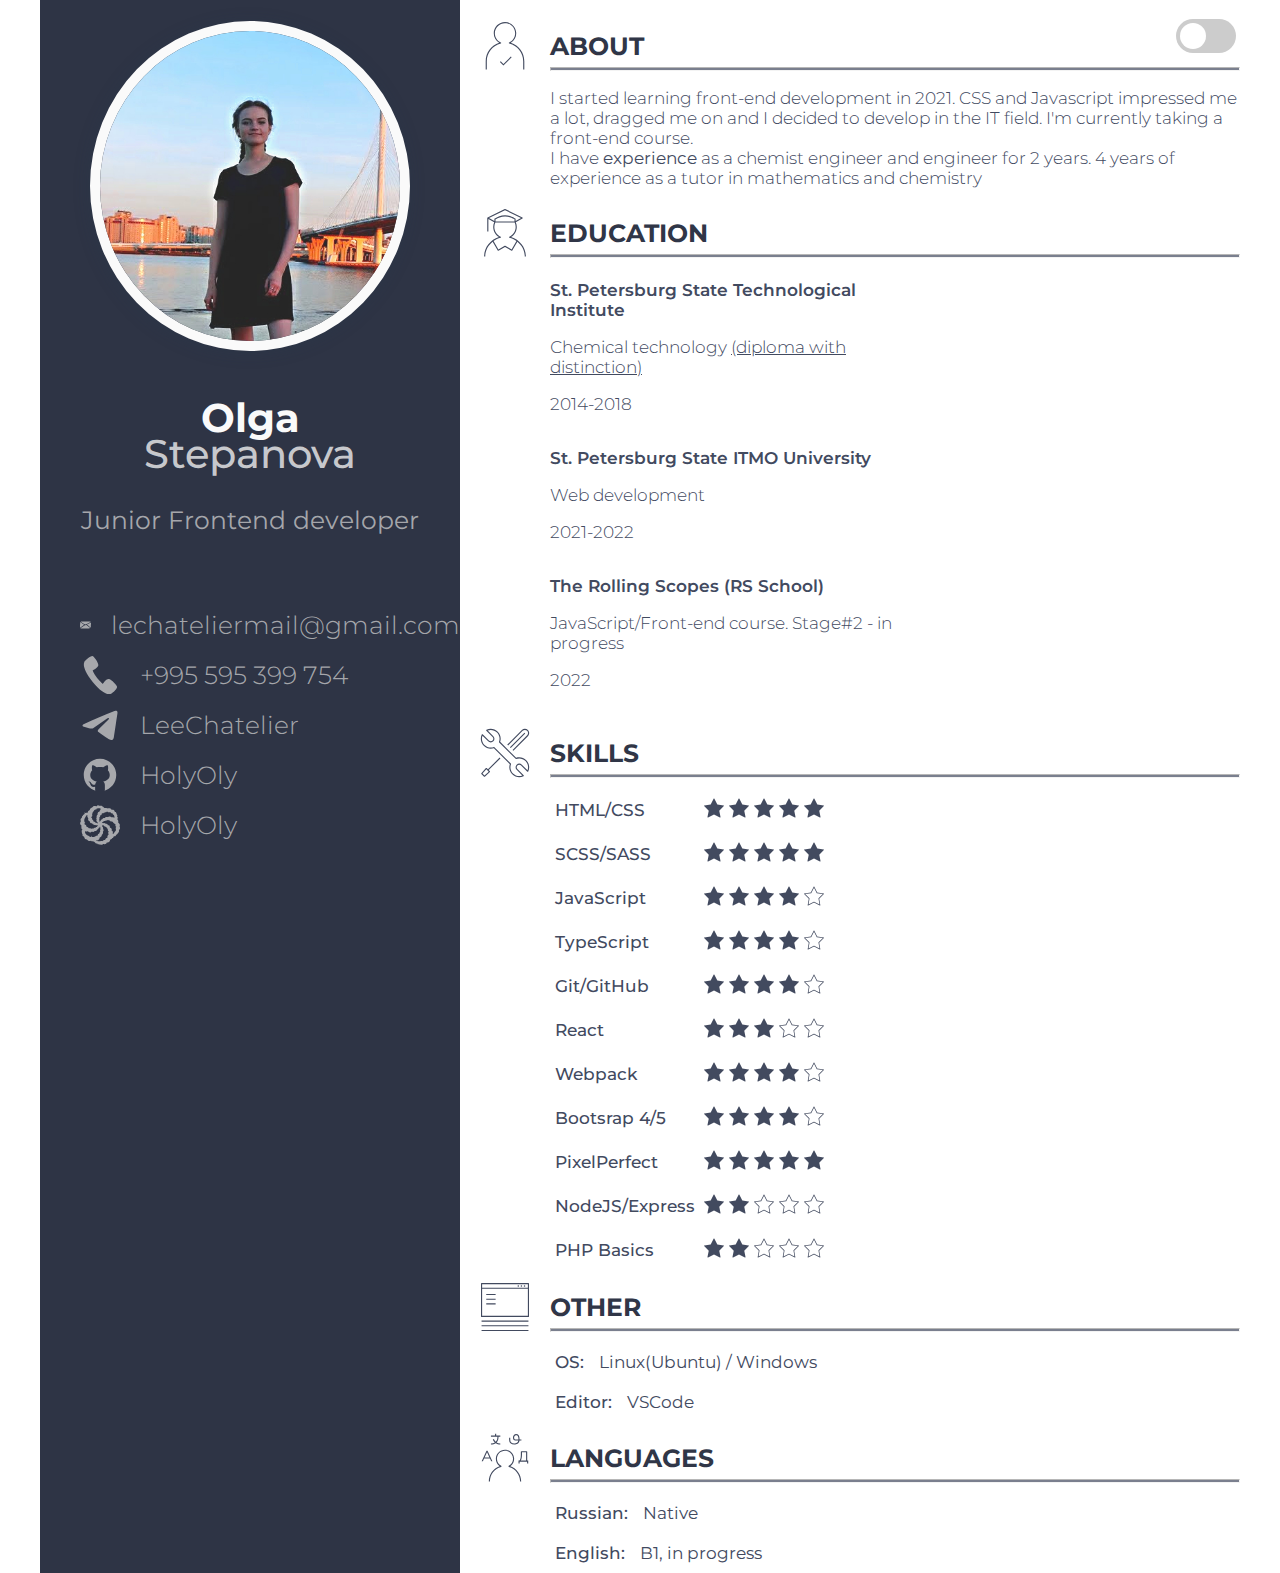
==== index.html @ fbfffca6 "fix: fix styles and change phone number" ====
<!DOCTYPE html>
<html lang="en">

<head>
  <meta charset="UTF-8">
  <meta name="description" content="junior frontend developer. Welcome to my CV">
  <meta name="keywords" content="Olga Stepanova Resume HTML, CSS, JavaScript js CV junior frontend development">
  <meta name="author" content="Olga Stepanova">
  <meta property="og:type" content="my CV">
  <meta property="og:site_name" content="https://holyoly.github.io/rsschool-cv/">
  <meta property="og:title" content="Olga Stepanova">
  <meta property="og:description" content="junior frontend developer. Welcome to my CV">
  <meta property="og:url" content="https://holyoly.github.io/rsschool-cv/">
  <meta property="og:image" content="./assets/img/avatar.jpg">
  <meta property="og:image:width" content="568">
  <meta property="og:image:height" content="804">
  <meta http-equiv="X-UA-Compatible" content="IE=edge">
  <meta name="viewport" content="width=device-width, initial-scale=1.0">
  <title>Olga Stepanova</title>
  <link rel="stylesheet" href="style.css">
  <link rel="icon" href="./assets/ico/cv.ico">
</head>
<body>
  <div class="wrapper">
  <aside class="layout aside">
    <div class="aside__photo">
      <img class="photo__img" src="./assets/img/avatar.jpg" alt="Olga">
    </div>
    <h1 class="aside__name aside__name_first">Olga</h1>
    <h1 class="aside__name aside__name_second">Stepanova</h1>
    <p class="aside__position">Junior Frontend developer</p>
    <div class="aside__contacts">
      <ul class="aside__contacts">
        <li class="contacts_email">
          <svg class="contacts_icon">
            <use xlink:href="scss/components/sprite.svg#mail"></use>
          </svg>
          <a class="contacts__link" href="mailto:lechateliermail@gmail.com">lechateliermail@gmail.com</a>
        </li>
        <li class="contacts_phone">
          <svg class="contacts_icon">
            <use xlink:href="scss/components/sprite.svg#phone"></use>
          </svg>
          <a class="contacts__link" href="tel:+995595548138">+995&nbsp;595&nbsp;399&nbsp;754</a>
        </li>
        <li class="contacts_tg">
          <svg class="contacts_icon">
            <use xlink:href="scss/components/sprite.svg#telegram"></use>
          </svg>
          <a class="contacts__link" target="_blank" href="https://t.me/LeeChatelier">LeeChatelier</a>
        </li>
        <li class="contacts_git">
          <svg class="contacts_icon">
            <use xlink:href="scss/components/sprite.svg#git"></use>
          </svg>
          <a class="contacts__link" target="_blank" href="https://github.com/HolyOly">HolyOly</a>
        </li>
        <li class="contacts_codewars">
          <svg class="contacts_icon">
            <use xlink:href="scss/components/sprite.svg#codewars"></use>
          </svg>
          <a class="contacts__link" target="_blank" href="https://www.codewars.com/users/HolyOly">HolyOly</a>
        </li>
      </ul>
    </div>
  </aside>
  <main class="layout main" id="main">
    <section class="section aboute">
      <h2 class="section__title aboute_title">
        <svg class="section_icon">
          <use xlink:href="scss/components/sprite.svg#person"></use>
        </svg>
        ABOUT
        <label class="switch">
          <input id="switch" type="checkbox">
          <span class="slider round"></span>
        </label>
      </h2>
      <hr>
      <p class="about__text">I started learning front-end development in 2021. CSS and Javascript impressed me a lot,
        dragged me on and I decided to develop in the IT field. I'm currently taking a front-end course.<br>
        I have <b>experience</b> as a chemist engineer and engineer for 2 years. 4 years of experience as a tutor in mathematics and chemistry
      </p>
      <!-- <p class="about__text">I have <b>experience</b> as a chemist engineer and engineer for 2 years. 4 years of experience as a tutor in mathematics and chemistry</p> -->
    </section>
    <section class="section education">
      <h2 class="section__title education_title">
        <svg class="section_icon">
          <use xlink:href="scss/components/sprite.svg#education"></use>
        </svg>
        EDUCATION
      </h2>
      <hr>
      <div class="education__wrapper">
        <div class="education__university">
          <p class="university_name">St. Petersburg State Technological Institute</p>
          <p class="university_spec">Сhemical technology <u>(diploma with distinction)</u></p>
          <p class="university_date">2014-2018</p>
        </div>
        <div class="education__university">
          <p class="university_name">St. Petersburg State ITMO University</p>
          <p class="university_spec">Web development</p>
          <p class="university_date">2021-2022</p>
        </div>
        <div class="education__university">
          <p class="university_name">The Rolling Scopes (RS School)</p>
          <p class="university_spec">JavaScript/Front-end course. Stage#2 - in progress</p>
          <p class="university_date">2022</p>
        </div>
      </div>
    </section>
    <section class="section skills">
      <h2 class="section__title skills_title">
        <svg class="section_icon">
          <use xlink:href="scss/components/sprite.svg#skills"></use>
        </svg>
        SKILLS
      </h2>
      <hr>
      <ul class="ul__skills">
        <li class="li__skills">
          <span class="text__skills">HTML/CSS</span><span class="skills__stars">
            <svg class="star_icon">
              <use xlink:href="scss/components/sprite.svg#star-fill"></use>
            </svg>
            <svg class="star_icon">
              <use xlink:href="scss/components/sprite.svg#star-fill"></use>
            </svg>
            <svg class="star_icon">
              <use xlink:href="scss/components/sprite.svg#star-fill"></use>
            </svg>
            <svg class="star_icon">
              <use xlink:href="scss/components/sprite.svg#star-fill"></use>
            </svg>
            <svg class="star_icon">
              <use xlink:href="scss/components/sprite.svg#star-fill"></use>
            </svg>
          </span>
        </li>
        <li class="li__skills">
          <span class="text__skills">SCSS/SASS</span><span class="skills__stars">
            <svg class="star_icon">
              <use xlink:href="scss/components/sprite.svg#star-fill"></use>
            </svg>
            <svg class="star_icon">
              <use xlink:href="scss/components/sprite.svg#star-fill"></use>
            </svg>
            <svg class="star_icon">
              <use xlink:href="scss/components/sprite.svg#star-fill"></use>
            </svg>
            <svg class="star_icon">
              <use xlink:href="scss/components/sprite.svg#star-fill"></use>
            </svg>
            <svg class="star_icon">
              <use xlink:href="scss/components/sprite.svg#star-fill"></use>
            </svg>
          </span>
        </li>
        <li class="li__skills">
          <span class="text__skills">JavaScript</span><span class="skills__stars">
            <svg class="star_icon">
              <use xlink:href="scss/components/sprite.svg#star-fill"></use>
            </svg>
            <svg class="star_icon">
              <use xlink:href="scss/components/sprite.svg#star-fill"></use>
            </svg>
            <svg class="star_icon">
              <use xlink:href="scss/components/sprite.svg#star-fill"></use>
            </svg>
            <svg class="star_icon">
              <use xlink:href="scss/components/sprite.svg#star-fill"></use>
            </svg>
            <svg class="star_icon">
              <use xlink:href="scss/components/sprite.svg#star-empty"></use>
            </svg>
          </span>
        </li>
        <li class="li__skills">
          <span class="text__skills">TypeScript</span><span class="skills__stars">
            <svg class="star_icon">
              <use xlink:href="scss/components/sprite.svg#star-fill"></use>
            </svg>
            <svg class="star_icon">
              <use xlink:href="scss/components/sprite.svg#star-fill"></use>
            </svg>
            <svg class="star_icon">
              <use xlink:href="scss/components/sprite.svg#star-fill"></use>
            </svg>
            <svg class="star_icon">
              <use xlink:href="scss/components/sprite.svg#star-fill"></use>
            </svg>
            <svg class="star_icon">
              <use xlink:href="scss/components/sprite.svg#star-empty"></use>
            </svg>
          </span>
        </li>
        <li class="li__skills">
          <span class="text__skills">Git/GitHub</span><span class="skills__stars">
            <svg class="star_icon">
              <use xlink:href="scss/components/sprite.svg#star-fill"></use>
            </svg>
            <svg class="star_icon">
              <use xlink:href="scss/components/sprite.svg#star-fill"></use>
            </svg>
            <svg class="star_icon">
              <use xlink:href="scss/components/sprite.svg#star-fill"></use>
            </svg>
            <svg class="star_icon">
              <use xlink:href="scss/components/sprite.svg#star-fill"></use>
            </svg>
            <svg class="star_icon">
              <use xlink:href="scss/components/sprite.svg#star-empty"></use>
            </svg>
          </span>
        </li>
        <li class="li__skills">
          <span class="text__skills">React</span><span class="skills__stars">
            <svg class="star_icon">
              <use xlink:href="scss/components/sprite.svg#star-fill"></use>
            </svg>
            <svg class="star_icon">
              <use xlink:href="scss/components/sprite.svg#star-fill"></use>
            </svg>
            <svg class="star_icon">
              <use xlink:href="scss/components/sprite.svg#star-fill"></use>
            </svg>
            <svg class="star_icon">
              <use xlink:href="scss/components/sprite.svg#star-empty"></use>
            </svg>
            <svg class="star_icon">
              <use xlink:href="scss/components/sprite.svg#star-empty"></use>
            </svg>
          </span>
        </li>
        <li class="li__skills">
          <span class="text__skills">Webpack</span><span class="skills__stars">
            <svg class="star_icon">
              <use xlink:href="scss/components/sprite.svg#star-fill"></use>
            </svg>
            <svg class="star_icon">
              <use xlink:href="scss/components/sprite.svg#star-fill"></use>
            </svg>
            <svg class="star_icon">
              <use xlink:href="scss/components/sprite.svg#star-fill"></use>
            </svg>
            <svg class="star_icon">
              <use xlink:href="scss/components/sprite.svg#star-fill"></use>
            </svg>
            <svg class="star_icon">
              <use xlink:href="scss/components/sprite.svg#star-empty"></use>
            </svg>
          </span>
        </li>
        <li class="li__skills">
          <span class="text__skills">Bootsrap 4/5</span><span class="skills__stars">
            <svg class="star_icon">
              <use xlink:href="scss/components/sprite.svg#star-fill"></use>
            </svg>
            <svg class="star_icon">
              <use xlink:href="scss/components/sprite.svg#star-fill"></use>
            </svg>
            <svg class="star_icon">
              <use xlink:href="scss/components/sprite.svg#star-fill"></use>
            </svg>
            <svg class="star_icon">
              <use xlink:href="scss/components/sprite.svg#star-fill"></use>
            </svg>
            <svg class="star_icon">
              <use xlink:href="scss/components/sprite.svg#star-empty"></use>
            </svg>
          </span>
        </li>
        <li class="li__skills">
          <span class="text__skills">PixelPerfect</span><span class="skills__stars">
            <svg class="star_icon">
              <use xlink:href="scss/components/sprite.svg#star-fill"></use>
            </svg>
            <svg class="star_icon">
              <use xlink:href="scss/components/sprite.svg#star-fill"></use>
            </svg>
            <svg class="star_icon">
              <use xlink:href="scss/components/sprite.svg#star-fill"></use>
            </svg>
            <svg class="star_icon">
              <use xlink:href="scss/components/sprite.svg#star-fill"></use>
            </svg>
            <svg class="star_icon">
              <use xlink:href="scss/components/sprite.svg#star-fill"></use>
            </svg>
          </span>
        </li>
        <li class="li__skills">
          <span class="text__skills">NodeJS/Express</span><span class="skills__stars">
            <svg class="star_icon">
              <use xlink:href="scss/components/sprite.svg#star-fill"></use>
            </svg>
            <svg class="star_icon">
              <use xlink:href="scss/components/sprite.svg#star-fill"></use>
            </svg>
            <svg class="star_icon">
              <use xlink:href="scss/components/sprite.svg#star-empty"></use>
            </svg>
            <svg class="star_icon">
              <use xlink:href="scss/components/sprite.svg#star-empty"></use>
            </svg>
            <svg class="star_icon">
              <use xlink:href="scss/components/sprite.svg#star-empty"></use>
            </svg>
          </span>
        </li>
        <li class="li__skills">
          <span class="text__skills">PHP Basics</span><span class="skills__stars">
            <svg class="star_icon">
              <use xlink:href="scss/components/sprite.svg#star-fill"></use>
            </svg>
            <svg class="star_icon">
              <use xlink:href="scss/components/sprite.svg#star-fill"></use>
            </svg>
            <svg class="star_icon">
              <use xlink:href="scss/components/sprite.svg#star-empty"></use>
            </svg>
            <svg class="star_icon">
              <use xlink:href="scss/components/sprite.svg#star-empty"></use>
            </svg>
            <svg class="star_icon">
              <use xlink:href="scss/components/sprite.svg#star-empty"></use>
            </svg>
          </span>
        </li>
      </ul>
    </section>
    <section class="section other">
      <h2 class="section__title other_title">
        <svg class="section_icon">
          <use xlink:href="scss/components/sprite.svg#other"></use>
        </svg>
        OTHER
      </h2>
      <hr>
      <ul class="ul__other">
        <li class="li__skills-other">
          <span class="text__skills">OS:</span><span class="result__other">Linux(Ubuntu) / Windows</span>
        </li>
        <li class="li__skills-other">
          <span class="text__skills">Editor:</span><span class="result__other">VSCode</span>
        </li>
      </ul>
    </section>
    <section class="section lang">
      <h2 class="section__title other_title">
        <svg class="section_icon">
          <use xlink:href="scss/components/sprite.svg#lang"></use>
        </svg>
        LANGUAGES
      </h2>
      <hr>
      <ul class="ul__lang">
        <li class="li__skills-lang">
          <span class="text__skills">Russian:</span><span class="result__lang">Native</span>
        </li>
        <li class="li__skills-lang">
          <span class="text__skills">English:</span><span class="result__lang">B1, in progress</span>
        </li>
      </ul>
      <div type="button">
          <svg class="section_icon icon_arrow" id="btn__arrow-up">
            <use xlink:href="scss/components/sprite.svg#arrow-up"></use>
          </svg>
      </div>
    </section>
  </main>
</div>
<script src="./js/theme.js"></script>
<script src="./js/scroll.js"></script>
<script src="./js/hover.js"></script>
</body>
</html>
---- style.css ----
@import url("https://fonts.googleapis.com/css2?family=Montserrat:wght@100;200;300;400;500;600;700;800&display=swap");
html {
  font-size: 10px;
  margin: 0 auto;
  background-color: #FFFFFF;
  font-family: 'Montserrat', sans-serif;
}

@media (min-width: 320px) and (max-width: 543px) {
  html {
    overflow-x: hidden;
  }
}

@media (min-width: 544px) and (max-width: 767px) {
  html {
    overflow-x: hidden;
  }
}

body {
  margin: 0 auto;
  width: 100%;
  transition: .7s;
}

@media (min-width: 320px) and (max-width: 543px) {
  body {
    overflow-x: hidden;
  }
}

@media (min-width: 544px) and (max-width: 767px) {
  body {
    overflow-x: hidden;
  }
}

.wrapper {
  display: flex;
  width: 1200px;
  margin: 0 auto;
  transition: .7s;
}

@media (min-width: 768px) and (max-width: 1279px) {
  .wrapper {
    width: 768px;
  }
}

@media (min-width: 544px) and (max-width: 767px) {
  .wrapper {
    flex-direction: column;
    width: 544px;
  }
}

@media (min-width: 320px) and (max-width: 543px) {
  .wrapper {
    flex-direction: column;
    width: 100%;
  }
}

@media (max-width: 319px) {
  .wrapper {
    flex-direction: column;
    width: 100%;
  }
}

.aside {
  width: 35%;
}

@media (min-width: 320px) and (max-width: 543px) {
  .aside {
    width: 100%;
  }
}

@media (min-width: 544px) and (max-width: 767px) {
  .aside {
    width: 100%;
  }
}

@media (max-width: 319px) {
  .aside {
    width: 100%;
  }
}

.main {
  width: 65%;
  transition: .7s;
}

@media (min-width: 320px) and (max-width: 543px) {
  .main {
    width: 100%;
  }
}

@media (min-width: 544px) and (max-width: 767px) {
  .main {
    width: 100%;
  }
}

@media (max-width: 319px) {
  .main {
    width: 100%;
  }
}

ul {
  list-style-type: none;
}

li {
  padding-top: 10px;
}

a {
  text-decoration: none;
  color: #cdcdcdc2;
  font-style: normal;
  font-weight: 300;
  font-size: 2.5rem;
  transition: .7s;
}

a:hover {
  color: #FFFFFF;
  transform: scale(1.05);
}

@media (min-width: 768px) and (max-width: 1279px) {
  a {
    font-style: normal;
    font-weight: 300;
    font-size: 2rem;
  }
}

@media (min-width: 544px) and (max-width: 767px) {
  a {
    font-style: normal;
    font-weight: 300;
    font-size: 1.9rem;
  }
}

@media (min-width: 320px) and (max-width: 543px) {
  a {
    font-style: normal;
    font-weight: 300;
    font-size: 1.8rem;
  }
}

@media (max-width: 319px) {
  a {
    font-style: normal;
    font-weight: 300;
    font-size: 1.7rem;
  }
}

h2 {
  display: flex;
  align-items: center;
}

hr {
  height: 2px;
  background-color: #424a5f;
  opacity: .7;
  margin-left: 70px;
  margin-top: -25px;
}

@media (min-width: 768px) and (max-width: 1279px) {
  hr {
    width: 80%;
  }
}

@media (min-width: 544px) and (max-width: 767px) {
  hr {
    width: 75%;
  }
}

@media (min-width: 320px) and (max-width: 543px) {
  hr {
    width: 70%;
    margin-left: 50px;
  }
}

@media (max-width: 319px) {
  hr {
    width: 70%;
    margin-left: 40px;
    margin-top: -20px;
  }
}

p {
  font-style: normal;
  font-weight: 300;
  font-size: 1.7rem;
}

.contacts_icon {
  width: 40px;
  height: 40px;
  padding-right: 20px;
  fill: #cdcdcdc2;
  transition: .7s;
}

.contacts_icon:hover {
  fill: #fafafa;
}

.contacts__hover-icon-js {
  fill: #fafafa;
}

.contacts__hover-a-js {
  color: #fafafa;
  transform: scale(1.05);
}

.section_icon {
  width: 50px;
  height: 50px;
  padding-right: 20px;
  fill: #424a5f;
}

@media (min-width: 768px) and (max-width: 1279px) {
  .section_icon {
    width: 40px;
    height: 40px;
  }
}

@media (min-width: 320px) and (max-width: 543px) {
  .section_icon {
    width: 40px;
    height: 40px;
  }
}

@media (max-width: 319px) {
  .section_icon {
    width: 30px;
    height: 30px;
  }
}

.star_icon {
  width: 20px;
  height: 20px;
  fill: #424a5f;
}

@media (max-width: 319px) {
  .star_icon {
    width: 15px;
    height: 15px;
  }
}

.icon_arrow {
  display: none;
  position: fixed;
  bottom: 20px;
  right: 10px;
  width: 30px;
  height: 30px;
  z-index: 99;
  border: 3px solid #656f86c0;
  fill: #656f86c0;
  outline: none;
  cursor: pointer;
  padding: 10px;
  border-radius: 50%;
  text-align: center;
  vertical-align: middle;
  transition: .7s;
}

.icon_arrow:hover {
  border: 3px solid #2e3445;
  fill: #2e3445;
  transform: scale(1.05);
}

.switch {
  position: relative;
  display: inline-block;
  width: 60px;
  height: 34px;
  left: 70%;
  bottom: 10px;
}

@media (min-width: 768px) and (max-width: 1279px) {
  .switch {
    left: 50%;
    bottom: 5px;
  }
}

@media (min-width: 544px) and (max-width: 767px) {
  .switch {
    position: absolute;
    left: 75%;
    top: 15px;
  }
}

@media (min-width: 320px) and (max-width: 543px) {
  .switch {
    position: absolute;
    left: 80%;
    top: 15px;
  }
}

@media (max-width: 319px) {
  .switch {
    position: absolute;
    right: 0px;
    top: 15px;
    width: 50px;
    height: 30px;
  }
}

.switch input {
  display: none;
}

.slider {
  position: absolute;
  cursor: pointer;
  top: 0;
  left: 0;
  right: 0;
  bottom: 0;
  background-color: #ccc;
  transition: .4s;
}

.slider:before {
  position: absolute;
  content: "";
  height: 26px;
  width: 26px;
  left: 4px;
  bottom: 4px;
  background-color: white;
  transition: .4s;
}

input:checked + .slider {
  background-color: #424a5f;
}

input:focus + .slider {
  box-shadow: 0 0 1px #2196F3;
}

input:checked + .slider:before {
  transform: translateX(26px);
}

.slider.round {
  border-radius: 34px;
}

.slider.round:before {
  border-radius: 50%;
}

.aside {
  background-color: #2e3445;
  color: #cdcdcdc2;
}

.aside__photo {
  display: block;
  width: 300px;
  height: 310px;
  margin: 5% auto 10%;
  overflow: hidden;
  border-radius: 50%;
  border: 1rem solid #fafafa;
  box-shadow: -1px 2px 16px 1px rgba(34, 60, 80, 0.2);
}

@media (min-width: 768px) and (max-width: 1279px) {
  .aside__photo {
    width: 220px;
    height: 230px;
    border: 0.5rem solid #fafafa;
  }
}

@media (min-width: 320px) and (max-width: 543px) {
  .aside__photo {
    width: 210px;
    height: 220px;
    border: 0.5rem solid #fafafa;
  }
}

@media (min-width: 544px) and (max-width: 767px) {
  .aside__photo {
    width: 210px;
    height: 220px;
    border: 0.5rem solid #fafafa;
  }
}

@media (max-width: 319px) {
  .aside__photo {
    width: 200px;
    height: 210px;
    border: 0.5rem solid #fafafa;
  }
}

.photo__img {
  width: auto;
  height: 100%;
  margin: 0 auto;
}

.aside__name {
  text-align: center;
  font-style: normal;
  font-weight: 500;
  font-size: 4rem;
}

.aside__name_first {
  color: #fafafa;
  font-style: normal;
  font-weight: 700;
  font-size: 4rem;
}

.aside__name_second {
  color: #fafafac5;
  display: block;
  margin-top: -40px;
}

.aside__position {
  text-align: center;
  font-style: normal;
  font-weight: 400;
  font-size: 2.5rem;
}

.aside__contacts {
  margin-top: 60px;
}

@media (min-width: 768px) and (max-width: 1279px) {
  .aside__contacts {
    margin-left: -10px;
  }
}

@media (min-width: 320px) and (max-width: 543px) {
  .aside__contacts {
    margin-top: 40px;
    margin-bottom: 40px;
    margin-left: 5px;
  }
}

@media (min-width: 544px) and (max-width: 767px) {
  .aside__contacts {
    display: block;
    text-align: center;
    margin: 0 auto;
    width: 290px;
    margin-bottom: 40px;
  }
}

@media (max-width: 319px) {
  .aside__contacts {
    margin-top: 40px;
    margin-bottom: 40px;
    margin-left: -10px;
  }
}

.contacts_email,
.contacts_phone,
.contacts_tg,
.contacts_git,
.contacts_codewars {
  display: flex;
  align-items: center;
}

.main {
  background-color: #FFFFFF;
  padding-left: 20px;
  color: #424a5f;
}

@media (min-width: 320px) and (max-width: 543px) {
  .main {
    padding-left: 10px;
    margin-bottom: 20px;
  }
}

@media (max-width: 319px) {
  .main {
    padding-left: 10px;
    margin-bottom: 20px;
  }
}

.section__title {
  font-style: normal;
  font-weight: 700;
  font-size: 2.5rem;
  color: #303647;
}

@media (min-width: 320px) and (max-width: 543px) {
  .section__title {
    margin-top: 30px;
  }
}

@media (max-width: 319px) {
  .section__title {
    font-style: normal;
    font-weight: 700;
    font-size: 2.2rem;
    margin-top: 30px;
  }
}

.about__text {
  margin-left: 70px;
}

@media (min-width: 768px) and (max-width: 1279px) {
  .about__text {
    width: 80%;
  }
}

@media (min-width: 544px) and (max-width: 767px) {
  .about__text {
    width: 80%;
    margin-left: 58px;
  }
}

@media (min-width: 320px) and (max-width: 543px) {
  .about__text {
    width: 80%;
    margin-left: 27px;
    text-align: justify;
  }
}

@media (max-width: 319px) {
  .about__text {
    width: 90%;
    margin-left: 0px;
    text-align: justify;
  }
}

.education__wrapper {
  width: 100%;
  margin-left: 70px;
  display: flex;
  flex-direction: row;
  justify-content: flex-start;
  align-items: center;
  flex-wrap: wrap;
}

@media (min-width: 768px) and (max-width: 1279px) {
  .education__wrapper {
    flex-direction: column;
    margin-left: 0px;
    width: 90%;
  }
}

@media (min-width: 544px) and (max-width: 767px) {
  .education__wrapper {
    flex-direction: column;
    margin-left: 0px;
    margin: 0 auto;
    width: 90%;
  }
}

@media (min-width: 320px) and (max-width: 543px) {
  .education__wrapper {
    flex-direction: column;
    margin-left: 0px;
    margin: 0 auto;
    width: 90%;
  }
}

@media (max-width: 319px) {
  .education__wrapper {
    flex-direction: column;
    margin-left: 0px;
    margin: 0 auto;
    width: 90%;
  }
}

.education__university {
  width: 50%;
  margin-right: 50px;
}

@media (min-width: 768px) and (max-width: 1279px) {
  .education__university {
    margin-right: 0px;
    width: 70%;
  }
}

@media (min-width: 544px) and (max-width: 767px) {
  .education__university {
    margin-right: 0px;
    width: 90%;
  }
}

@media (min-width: 320px) and (max-width: 543px) {
  .education__university {
    margin-right: 0px;
    width: 90%;
  }
}

@media (max-width: 319px) {
  .education__university {
    margin-right: 0px;
    width: 90%;
  }
}

.university_name {
  font-style: normal;
  font-weight: 600;
  font-size: 1.7rem;
}

.ul__skills {
  width: 40%;
}

@media (min-width: 768px) and (max-width: 1279px) {
  .ul__skills {
    width: 80%;
  }
}

@media (min-width: 544px) and (max-width: 767px) {
  .ul__skills {
    width: 80%;
    padding-left: 20px;
  }
}

@media (min-width: 320px) and (max-width: 543px) {
  .ul__skills {
    width: 78%;
    padding-left: 25px;
  }
}

@media (max-width: 319px) {
  .ul__skills {
    width: 85%;
    padding-left: 10px;
  }
}

.li__skills {
  display: flex;
  align-items: center;
  justify-content: space-between;
}

.li__skills,
.li__skills-other,
.li__skills-lang {
  font-style: normal;
  font-weight: 500;
  font-size: 1.7rem;
  margin-bottom: 10px;
  color: #424a5f;
  margin-left: 35px;
}

@media (min-width: 320px) and (max-width: 543px) {
  .li__skills,
  .li__skills-other,
  .li__skills-lang {
    margin-left: 0px;
  }
}

@media (max-width: 319px) {
  .li__skills,
  .li__skills-other,
  .li__skills-lang {
    margin-left: 0px;
    font-style: normal;
    font-weight: 500;
    font-size: 1.6rem;
  }
}

.ul__other {
  width: 50%;
}

@media (min-width: 768px) and (max-width: 1279px) {
  .ul__other {
    width: 80%;
  }
}

@media (min-width: 544px) and (max-width: 767px) {
  .ul__other {
    width: 80%;
  }
}

@media (min-width: 544px) and (max-width: 767px) {
  .ul__other,
  .ul__lang {
    padding-left: 20px;
  }
}

@media (max-width: 319px) {
  .ul__other,
  .ul__lang {
    padding-left: 20px;
  }
}

.result__other,
.result__lang {
  font-style: normal;
  font-weight: 400;
  font-size: 1.7rem;
  margin-left: 15px;
}

.change-bg-color-js {
  background-color: #2e3445 !important;
  transition: .7s;
}

.change-color-title-js {
  color: #fafafa !important;
}

.change-color-text-js {
  color: #fafafac5 !important;
}

.change-color-ico-js {
  fill: #fafafac5 !important;
}
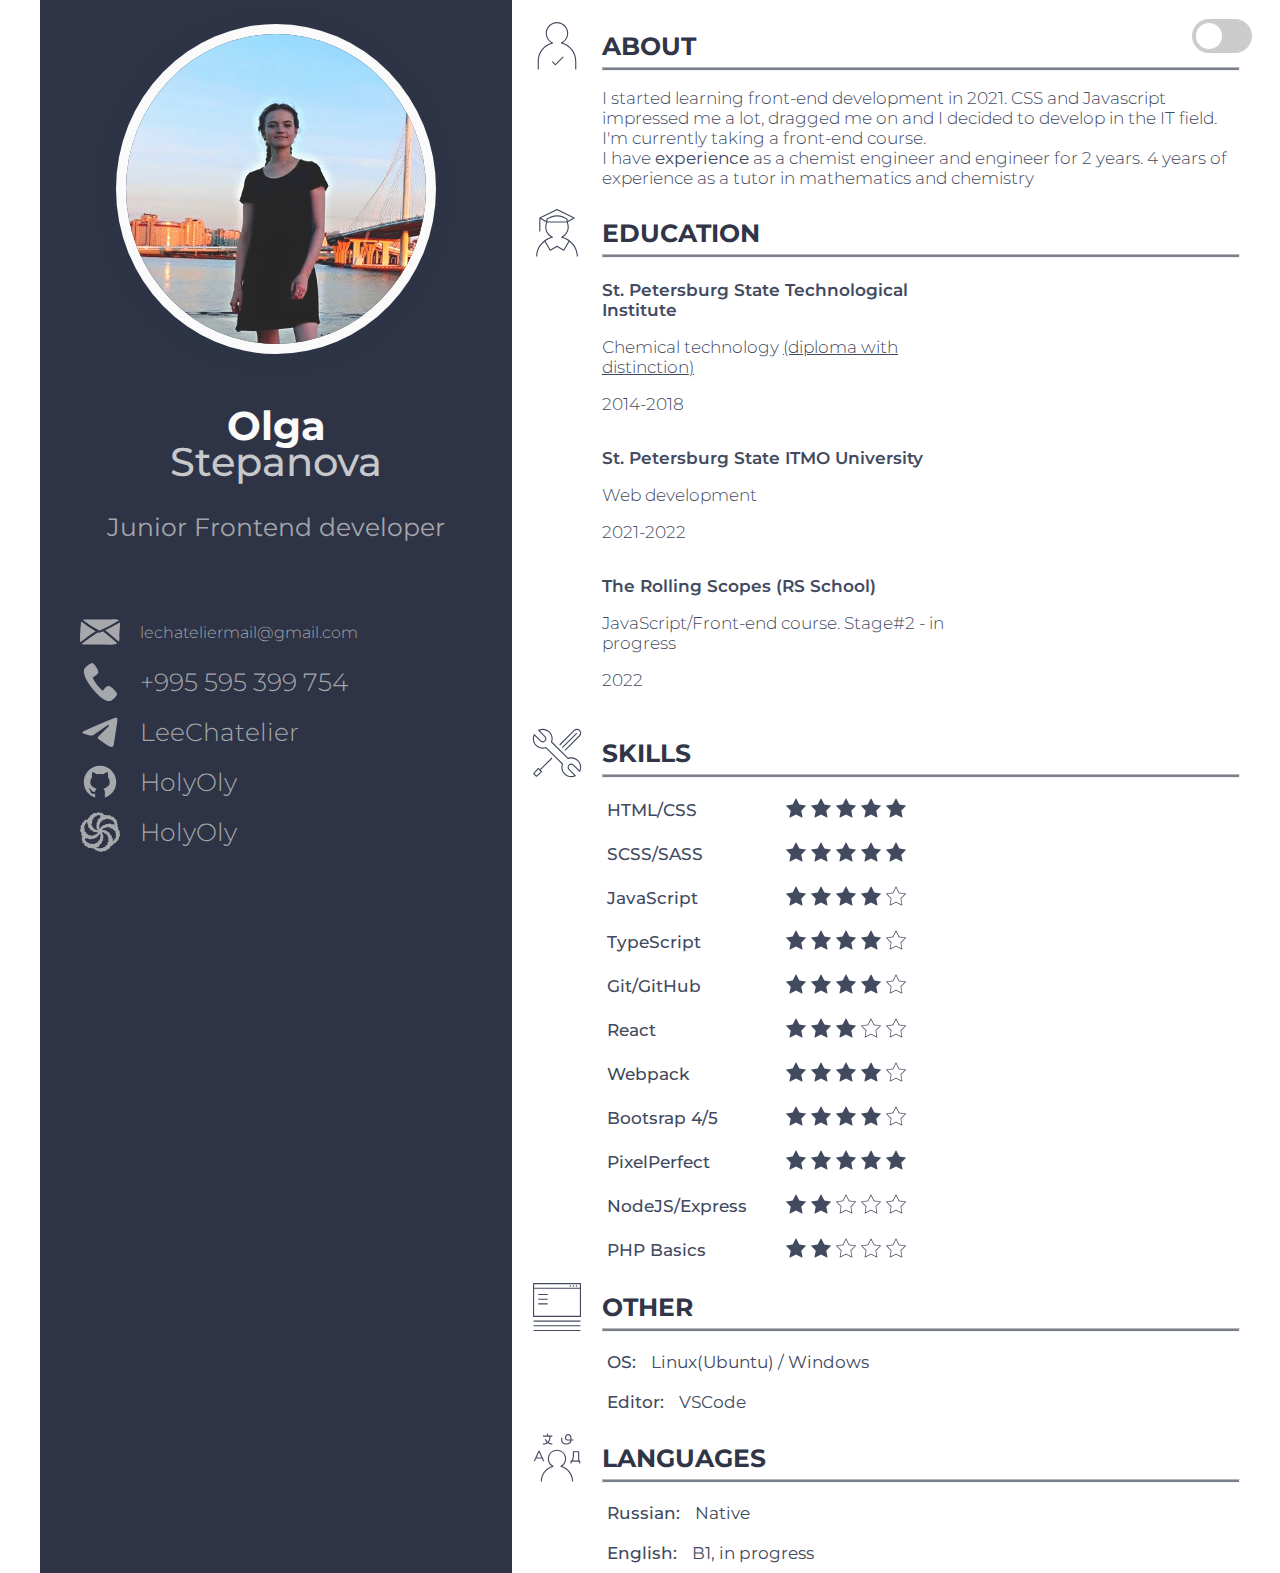
==== commit ff6882da: "feat: change size of email" ====
--- a/index.html
+++ b/index.html
@@ -35,7 +35,7 @@
           <svg class="contacts_icon">
             <use xlink:href="scss/components/sprite.svg#mail"></use>
           </svg>
-          <a class="contacts__link" href="mailto:lechateliermail@gmail.com">lechateliermail@gmail.com</a>
+          <a class="contacts__link email_link" href="mailto:lechateliermail@gmail.com">lechateliermail@gmail.com</a>
         </li>
         <li class="contacts_phone">
           <svg class="contacts_icon">
@@ -81,7 +81,6 @@
         dragged me on and I decided to develop in the IT field. I'm currently taking a front-end course.<br>
         I have <b>experience</b> as a chemist engineer and engineer for 2 years. 4 years of experience as a tutor in mathematics and chemistry
       </p>
-      <!-- <p class="about__text">I have <b>experience</b> as a chemist engineer and engineer for 2 years. 4 years of experience as a tutor in mathematics and chemistry</p> -->
     </section>
     <section class="section education">
       <h2 class="section__title education_title">
--- a/style.css
+++ b/style.css
@@ -71,7 +71,7 @@
 }
 
 .aside {
-  width: 35%;
+  width: 40%;
 }
 
 @media (min-width: 320px) and (max-width: 543px) {
@@ -93,7 +93,7 @@
 }
 
 .main {
-  width: 65%;
+  width: 60%;
   transition: .7s;
 }
 
@@ -516,6 +516,10 @@
   align-items: center;
 }
 
+.email_link {
+  font-size: 1.6rem;
+}
+
 .main {
   background-color: #FFFFFF;
   padding-left: 20px;
@@ -676,7 +680,7 @@
 }
 
 .ul__skills {
-  width: 40%;
+  width: 50%;
 }
 
 @media (min-width: 768px) and (max-width: 1279px) {
@@ -742,6 +746,10 @@
   }
 }
 
+.skills__stars {
+  width: 140px;
+}
+
 .ul__other {
   width: 50%;
 }
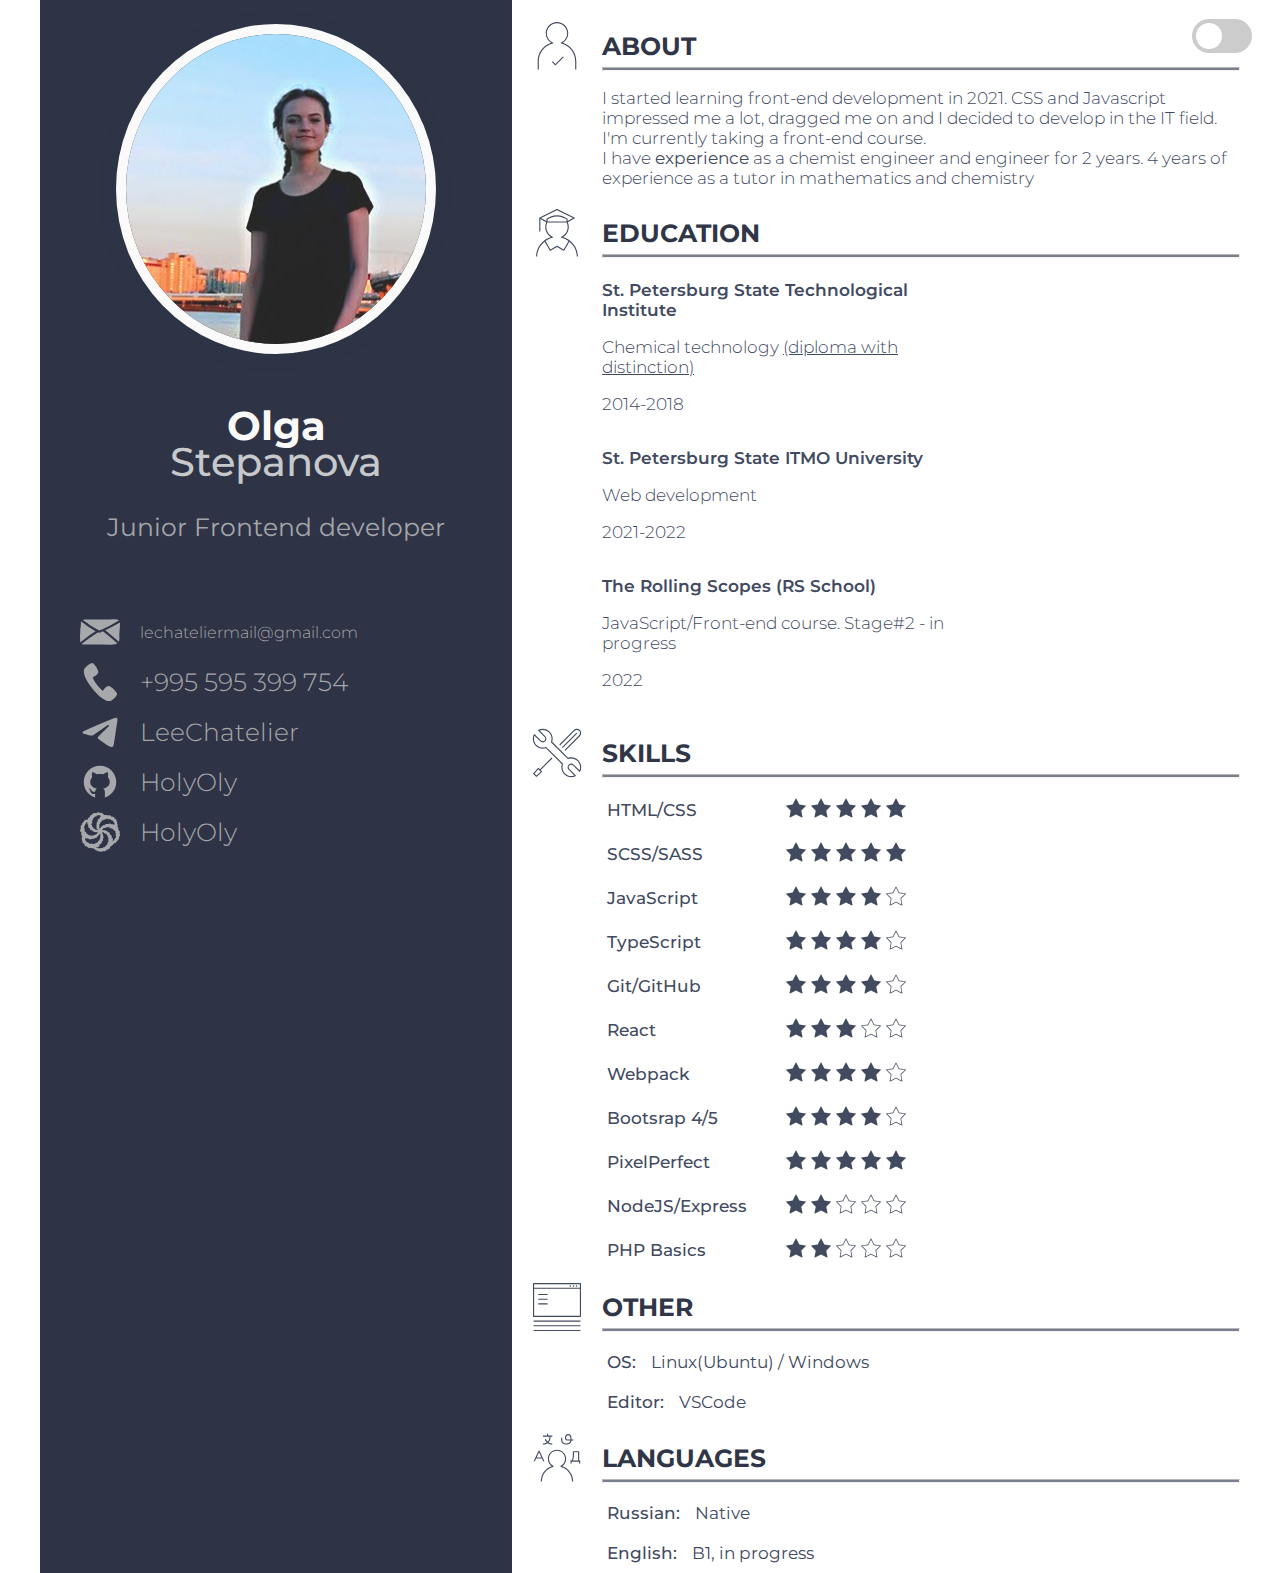
==== commit 2699e902: "feat: change avatar" ====
--- a/index.html
+++ b/index.html
@@ -24,7 +24,7 @@
   <div class="wrapper">
   <aside class="layout aside">
     <div class="aside__photo">
-      <img class="photo__img" src="./assets/img/avatar.jpg" alt="Olga">
+      <img class="photo__img" src="./assets/img/avatar1.jpg" alt="Olga">
     </div>
     <h1 class="aside__name aside__name_first">Olga</h1>
     <h1 class="aside__name aside__name_second">Stepanova</h1>
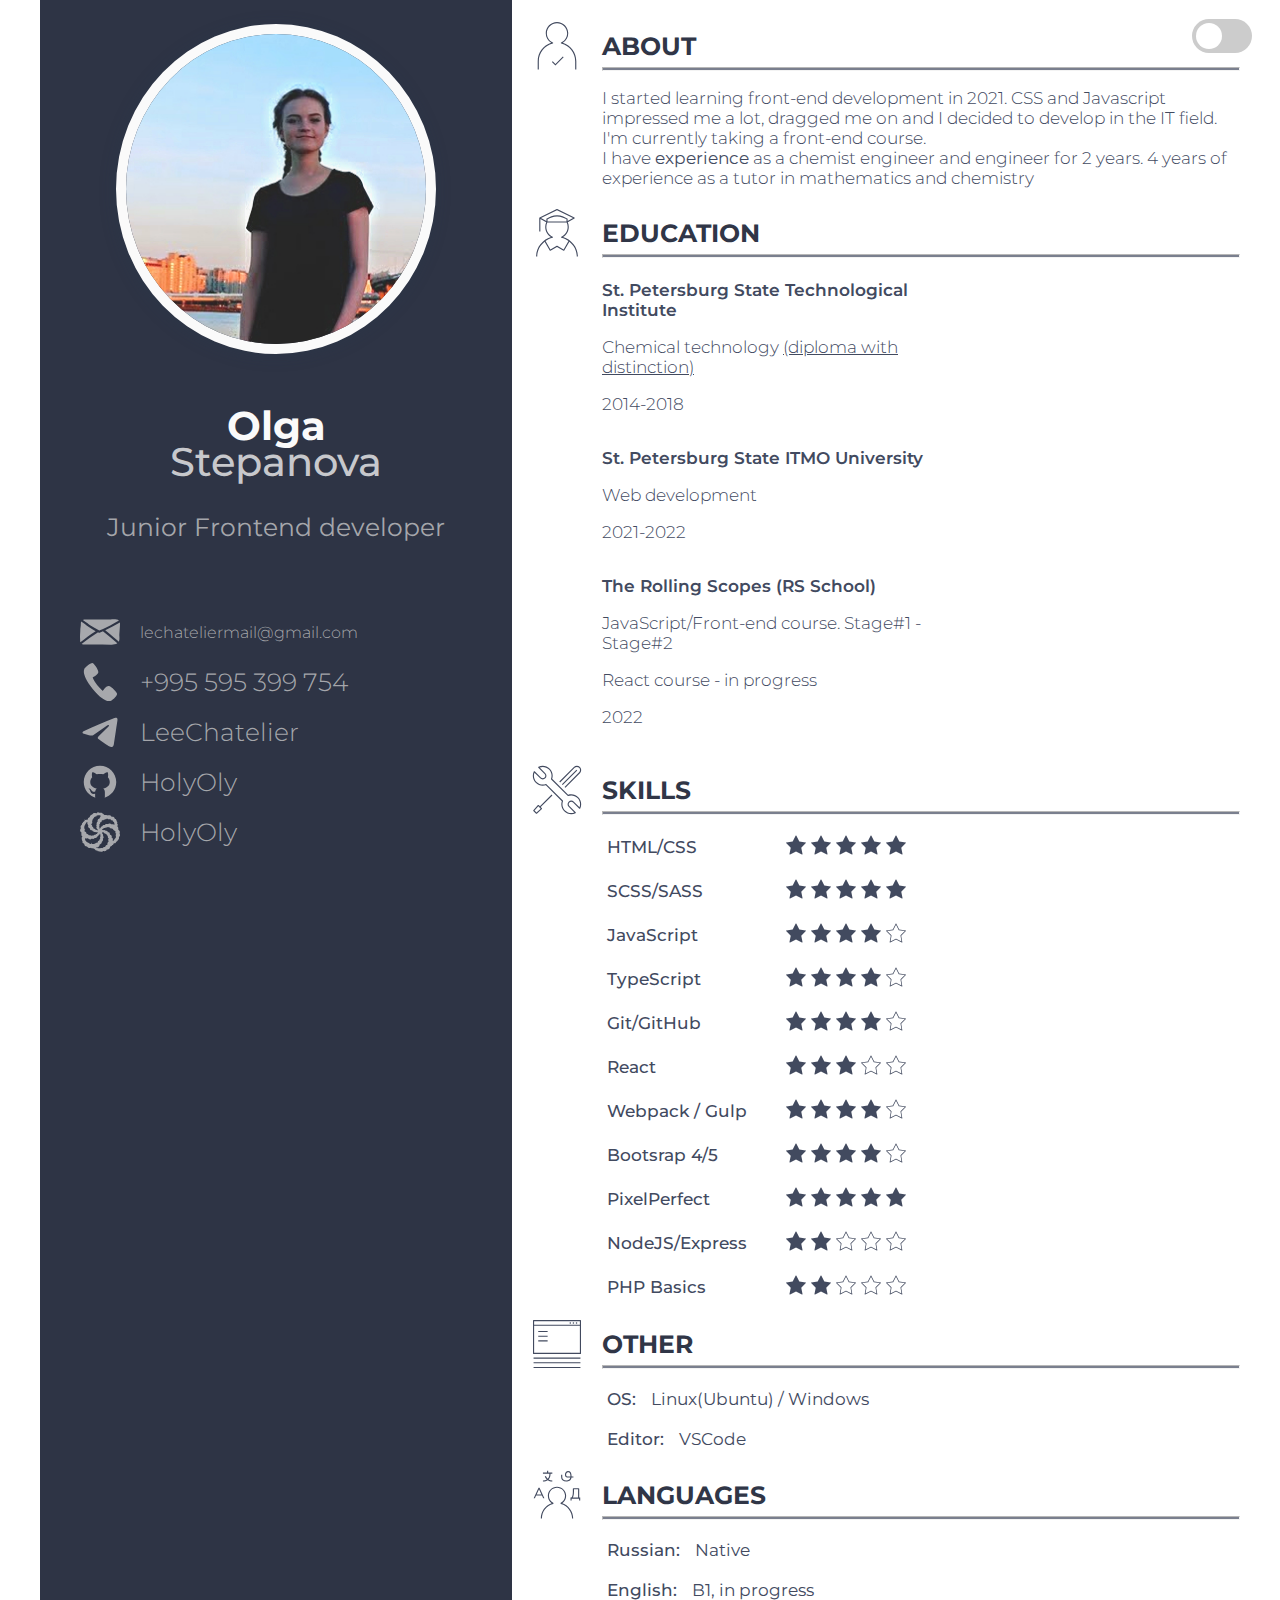
==== commit 5a19bb31: "feat: update education info" ====
--- a/index.html
+++ b/index.html
@@ -103,7 +103,8 @@
         </div>
         <div class="education__university">
           <p class="university_name">The Rolling Scopes (RS School)</p>
-          <p class="university_spec">JavaScript/Front-end course. Stage#2 - in progress</p>
+          <p class="university_spec">JavaScript/Front-end course. Stage#1 - Stage#2</p>
+          <p class="university_spec">React course - in progress</p>
           <p class="university_date">2022</p>
         </div>
       </div>
@@ -232,7 +233,7 @@
           </span>
         </li>
         <li class="li__skills">
-          <span class="text__skills">Webpack</span><span class="skills__stars">
+          <span class="text__skills">Webpack / Gulp</span><span class="skills__stars">
             <svg class="star_icon">
               <use xlink:href="scss/components/sprite.svg#star-fill"></use>
             </svg>
--- a/style.css
+++ b/style.css
@@ -3,15 +3,14 @@
   font-size: 10px;
   margin: 0 auto;
   background-color: #FFFFFF;
-  font-family: 'Montserrat', sans-serif;
-}
-
+  font-family: "Montserrat", sans-serif;
+  overflow-x: hidden;
+}
 @media (min-width: 320px) and (max-width: 543px) {
   html {
     overflow-x: hidden;
   }
 }
-
 @media (min-width: 544px) and (max-width: 767px) {
   html {
     overflow-x: hidden;
@@ -21,15 +20,13 @@
 body {
   margin: 0 auto;
   width: 100%;
-  transition: .7s;
-}
-
+  transition: 0.7s;
+}
 @media (min-width: 320px) and (max-width: 543px) {
   body {
     overflow-x: hidden;
   }
 }
-
 @media (min-width: 544px) and (max-width: 767px) {
   body {
     overflow-x: hidden;
@@ -40,29 +37,25 @@
   display: flex;
   width: 1200px;
   margin: 0 auto;
-  transition: .7s;
-}
-
+  transition: 0.7s;
+}
 @media (min-width: 768px) and (max-width: 1279px) {
   .wrapper {
     width: 768px;
   }
 }
-
 @media (min-width: 544px) and (max-width: 767px) {
   .wrapper {
     flex-direction: column;
     width: 544px;
   }
 }
-
 @media (min-width: 320px) and (max-width: 543px) {
   .wrapper {
     flex-direction: column;
     width: 100%;
   }
 }
-
 @media (max-width: 319px) {
   .wrapper {
     flex-direction: column;
@@ -73,19 +66,16 @@
 .aside {
   width: 40%;
 }
-
 @media (min-width: 320px) and (max-width: 543px) {
   .aside {
     width: 100%;
   }
 }
-
 @media (min-width: 544px) and (max-width: 767px) {
   .aside {
     width: 100%;
   }
 }
-
 @media (max-width: 319px) {
   .aside {
     width: 100%;
@@ -94,21 +84,18 @@
 
 .main {
   width: 60%;
-  transition: .7s;
-}
-
+  transition: 0.7s;
+}
 @media (min-width: 320px) and (max-width: 543px) {
   .main {
     width: 100%;
   }
 }
-
 @media (min-width: 544px) and (max-width: 767px) {
   .main {
     width: 100%;
   }
 }
-
 @media (max-width: 319px) {
   .main {
     width: 100%;
@@ -125,18 +112,16 @@
 
 a {
   text-decoration: none;
-  color: #cdcdcdc2;
+  color: rgba(205, 205, 205, 0.7607843137);
   font-style: normal;
   font-weight: 300;
   font-size: 2.5rem;
-  transition: .7s;
-}
-
+  transition: 0.7s;
+}
 a:hover {
   color: #FFFFFF;
   transform: scale(1.05);
 }
-
 @media (min-width: 768px) and (max-width: 1279px) {
   a {
     font-style: normal;
@@ -144,7 +129,6 @@
     font-size: 2rem;
   }
 }
-
 @media (min-width: 544px) and (max-width: 767px) {
   a {
     font-style: normal;
@@ -152,7 +136,6 @@
     font-size: 1.9rem;
   }
 }
-
 @media (min-width: 320px) and (max-width: 543px) {
   a {
     font-style: normal;
@@ -160,7 +143,6 @@
     font-size: 1.8rem;
   }
 }
-
 @media (max-width: 319px) {
   a {
     font-style: normal;
@@ -177,30 +159,26 @@
 hr {
   height: 2px;
   background-color: #424a5f;
-  opacity: .7;
+  opacity: 0.7;
   margin-left: 70px;
   margin-top: -25px;
 }
-
 @media (min-width: 768px) and (max-width: 1279px) {
   hr {
     width: 80%;
   }
 }
-
 @media (min-width: 544px) and (max-width: 767px) {
   hr {
     width: 75%;
   }
 }
-
 @media (min-width: 320px) and (max-width: 543px) {
   hr {
     width: 70%;
     margin-left: 50px;
   }
 }
-
 @media (max-width: 319px) {
   hr {
     width: 70%;
@@ -219,10 +197,9 @@
   width: 40px;
   height: 40px;
   padding-right: 20px;
-  fill: #cdcdcdc2;
-  transition: .7s;
-}
-
+  fill: rgba(205, 205, 205, 0.7607843137);
+  transition: 0.7s;
+}
 .contacts_icon:hover {
   fill: #fafafa;
 }
@@ -242,21 +219,18 @@
   padding-right: 20px;
   fill: #424a5f;
 }
-
 @media (min-width: 768px) and (max-width: 1279px) {
   .section_icon {
     width: 40px;
     height: 40px;
   }
 }
-
 @media (min-width: 320px) and (max-width: 543px) {
   .section_icon {
     width: 40px;
     height: 40px;
   }
 }
-
 @media (max-width: 319px) {
   .section_icon {
     width: 30px;
@@ -269,7 +243,6 @@
   height: 20px;
   fill: #424a5f;
 }
-
 @media (max-width: 319px) {
   .star_icon {
     width: 15px;
@@ -285,15 +258,15 @@
   width: 30px;
   height: 30px;
   z-index: 99;
-  border: 3px solid #656f86c0;
-  fill: #656f86c0;
+  border: 3px solid rgba(101, 111, 134, 0.7529411765);
+  fill: rgba(101, 111, 134, 0.7529411765);
   outline: none;
   cursor: pointer;
   padding: 10px;
   border-radius: 50%;
   text-align: center;
   vertical-align: middle;
-  transition: .7s;
+  transition: 0.7s;
 }
 
 .icon_arrow:hover {
@@ -310,14 +283,12 @@
   left: 70%;
   bottom: 10px;
 }
-
 @media (min-width: 768px) and (max-width: 1279px) {
   .switch {
     left: 50%;
     bottom: 5px;
   }
 }
-
 @media (min-width: 544px) and (max-width: 767px) {
   .switch {
     position: absolute;
@@ -325,7 +296,6 @@
     top: 15px;
   }
 }
-
 @media (min-width: 320px) and (max-width: 543px) {
   .switch {
     position: absolute;
@@ -333,7 +303,6 @@
     top: 15px;
   }
 }
-
 @media (max-width: 319px) {
   .switch {
     position: absolute;
@@ -356,7 +325,7 @@
   right: 0;
   bottom: 0;
   background-color: #ccc;
-  transition: .4s;
+  transition: 0.4s;
 }
 
 .slider:before {
@@ -367,7 +336,7 @@
   left: 4px;
   bottom: 4px;
   background-color: white;
-  transition: .4s;
+  transition: 0.4s;
 }
 
 input:checked + .slider {
@@ -392,7 +361,7 @@
 
 .aside {
   background-color: #2e3445;
-  color: #cdcdcdc2;
+  color: rgba(205, 205, 205, 0.7607843137);
 }
 
 .aside__photo {
@@ -405,7 +374,6 @@
   border: 1rem solid #fafafa;
   box-shadow: -1px 2px 16px 1px rgba(34, 60, 80, 0.2);
 }
-
 @media (min-width: 768px) and (max-width: 1279px) {
   .aside__photo {
     width: 220px;
@@ -413,7 +381,6 @@
     border: 0.5rem solid #fafafa;
   }
 }
-
 @media (min-width: 320px) and (max-width: 543px) {
   .aside__photo {
     width: 210px;
@@ -421,7 +388,6 @@
     border: 0.5rem solid #fafafa;
   }
 }
-
 @media (min-width: 544px) and (max-width: 767px) {
   .aside__photo {
     width: 210px;
@@ -429,7 +395,6 @@
     border: 0.5rem solid #fafafa;
   }
 }
-
 @media (max-width: 319px) {
   .aside__photo {
     width: 200px;
@@ -459,7 +424,7 @@
 }
 
 .aside__name_second {
-  color: #fafafac5;
+  color: rgba(250, 250, 250, 0.7725490196);
   display: block;
   margin-top: -40px;
 }
@@ -474,13 +439,11 @@
 .aside__contacts {
   margin-top: 60px;
 }
-
 @media (min-width: 768px) and (max-width: 1279px) {
   .aside__contacts {
     margin-left: -10px;
   }
 }
-
 @media (min-width: 320px) and (max-width: 543px) {
   .aside__contacts {
     margin-top: 40px;
@@ -488,7 +451,6 @@
     margin-left: 5px;
   }
 }
-
 @media (min-width: 544px) and (max-width: 767px) {
   .aside__contacts {
     display: block;
@@ -498,7 +460,6 @@
     margin-bottom: 40px;
   }
 }
-
 @media (max-width: 319px) {
   .aside__contacts {
     margin-top: 40px;
@@ -525,14 +486,12 @@
   padding-left: 20px;
   color: #424a5f;
 }
-
 @media (min-width: 320px) and (max-width: 543px) {
   .main {
     padding-left: 10px;
     margin-bottom: 20px;
   }
 }
-
 @media (max-width: 319px) {
   .main {
     padding-left: 10px;
@@ -546,13 +505,11 @@
   font-size: 2.5rem;
   color: #303647;
 }
-
 @media (min-width: 320px) and (max-width: 543px) {
   .section__title {
     margin-top: 30px;
   }
 }
-
 @media (max-width: 319px) {
   .section__title {
     font-style: normal;
@@ -565,20 +522,17 @@
 .about__text {
   margin-left: 70px;
 }
-
 @media (min-width: 768px) and (max-width: 1279px) {
   .about__text {
     width: 80%;
   }
 }
-
 @media (min-width: 544px) and (max-width: 767px) {
   .about__text {
     width: 80%;
     margin-left: 58px;
   }
 }
-
 @media (min-width: 320px) and (max-width: 543px) {
   .about__text {
     width: 80%;
@@ -586,7 +540,6 @@
     text-align: justify;
   }
 }
-
 @media (max-width: 319px) {
   .about__text {
     width: 90%;
@@ -604,7 +557,6 @@
   align-items: center;
   flex-wrap: wrap;
 }
-
 @media (min-width: 768px) and (max-width: 1279px) {
   .education__wrapper {
     flex-direction: column;
@@ -612,7 +564,6 @@
     width: 90%;
   }
 }
-
 @media (min-width: 544px) and (max-width: 767px) {
   .education__wrapper {
     flex-direction: column;
@@ -621,7 +572,6 @@
     width: 90%;
   }
 }
-
 @media (min-width: 320px) and (max-width: 543px) {
   .education__wrapper {
     flex-direction: column;
@@ -630,7 +580,6 @@
     width: 90%;
   }
 }
-
 @media (max-width: 319px) {
   .education__wrapper {
     flex-direction: column;
@@ -644,28 +593,24 @@
   width: 50%;
   margin-right: 50px;
 }
-
 @media (min-width: 768px) and (max-width: 1279px) {
   .education__university {
     margin-right: 0px;
     width: 70%;
   }
 }
-
 @media (min-width: 544px) and (max-width: 767px) {
   .education__university {
     margin-right: 0px;
     width: 90%;
   }
 }
-
 @media (min-width: 320px) and (max-width: 543px) {
   .education__university {
     margin-right: 0px;
     width: 90%;
   }
 }
-
 @media (max-width: 319px) {
   .education__university {
     margin-right: 0px;
@@ -682,27 +627,23 @@
 .ul__skills {
   width: 50%;
 }
-
 @media (min-width: 768px) and (max-width: 1279px) {
   .ul__skills {
     width: 80%;
   }
 }
-
 @media (min-width: 544px) and (max-width: 767px) {
   .ul__skills {
     width: 80%;
     padding-left: 20px;
   }
 }
-
 @media (min-width: 320px) and (max-width: 543px) {
   .ul__skills {
     width: 78%;
     padding-left: 25px;
   }
 }
-
 @media (max-width: 319px) {
   .ul__skills {
     width: 85%;
@@ -726,19 +667,17 @@
   color: #424a5f;
   margin-left: 35px;
 }
-
 @media (min-width: 320px) and (max-width: 543px) {
   .li__skills,
-  .li__skills-other,
-  .li__skills-lang {
+.li__skills-other,
+.li__skills-lang {
     margin-left: 0px;
   }
 }
-
 @media (max-width: 319px) {
   .li__skills,
-  .li__skills-other,
-  .li__skills-lang {
+.li__skills-other,
+.li__skills-lang {
     margin-left: 0px;
     font-style: normal;
     font-weight: 500;
@@ -753,13 +692,11 @@
 .ul__other {
   width: 50%;
 }
-
 @media (min-width: 768px) and (max-width: 1279px) {
   .ul__other {
     width: 80%;
   }
 }
-
 @media (min-width: 544px) and (max-width: 767px) {
   .ul__other {
     width: 80%;
@@ -768,14 +705,13 @@
 
 @media (min-width: 544px) and (max-width: 767px) {
   .ul__other,
-  .ul__lang {
+.ul__lang {
     padding-left: 20px;
   }
 }
-
 @media (max-width: 319px) {
   .ul__other,
-  .ul__lang {
+.ul__lang {
     padding-left: 20px;
   }
 }
@@ -790,7 +726,7 @@
 
 .change-bg-color-js {
   background-color: #2e3445 !important;
-  transition: .7s;
+  transition: 0.7s;
 }
 
 .change-color-title-js {
@@ -798,9 +734,9 @@
 }
 
 .change-color-text-js {
-  color: #fafafac5 !important;
+  color: rgba(250, 250, 250, 0.7725490196) !important;
 }
 
 .change-color-ico-js {
-  fill: #fafafac5 !important;
-}
+  fill: rgba(250, 250, 250, 0.7725490196) !important;
+}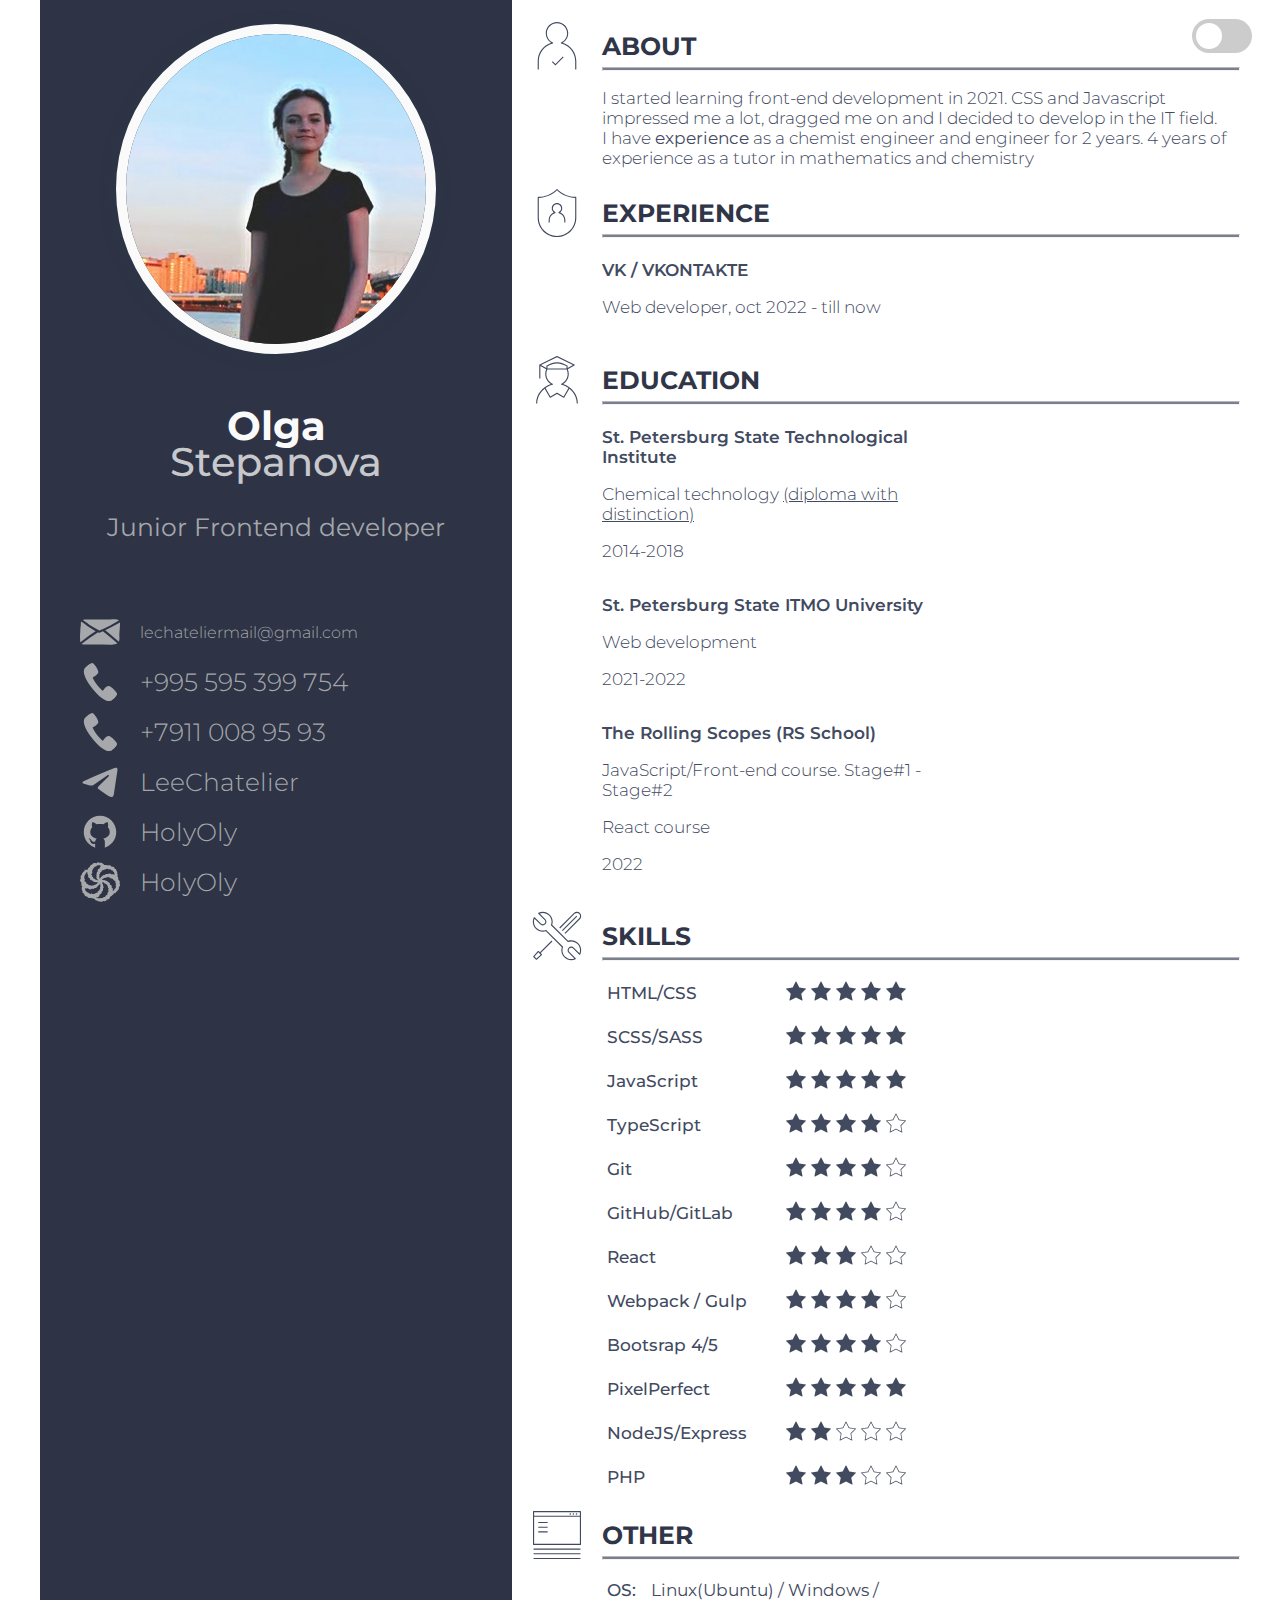
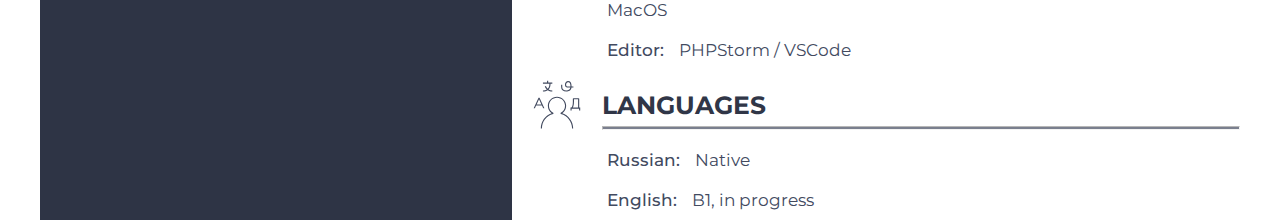
==== commit 6dbc5b2a: "update: update info" ====
--- a/index.html
+++ b/index.html
@@ -43,6 +43,12 @@
           </svg>
           <a class="contacts__link" href="tel:+995595548138">+995&nbsp;595&nbsp;399&nbsp;754</a>
         </li>
+        <li class="contacts_phone">
+          <svg class="contacts_icon">
+            <use xlink:href="scss/components/sprite.svg#phone"></use>
+          </svg>
+          <a class="contacts__link" href="tel:+995595548138">+7911&nbsp;008&nbsp;95&nbsp;93</a>
+        </li>
         <li class="contacts_tg">
           <svg class="contacts_icon">
             <use xlink:href="scss/components/sprite.svg#telegram"></use>
@@ -78,9 +84,24 @@
       </h2>
       <hr>
       <p class="about__text">I started learning front-end development in 2021. CSS and Javascript impressed me a lot,
-        dragged me on and I decided to develop in the IT field. I'm currently taking a front-end course.<br>
+        dragged me on and I decided to develop in the IT field.<br>
         I have <b>experience</b> as a chemist engineer and engineer for 2 years. 4 years of experience as a tutor in mathematics and chemistry
       </p>
+    </section>
+    <section class="section experience">
+      <h2 class="section__title experience_title">
+        <svg class="section_icon">
+          <use xlink:href="scss/components/sprite.svg#experience"></use>
+        </svg>
+        EXPERIENCE
+      </h2>
+      <hr>
+      <div class="experience__wrapper">
+        <div class="experience__company">
+          <p class="company_name">VK / VKONTAKTE</p>
+          <p class="company_position">Web developer, oct 2022 - till now</p>
+        </div>
+      </div>
     </section>
     <section class="section education">
       <h2 class="section__title education_title">
@@ -104,7 +125,7 @@
         <div class="education__university">
           <p class="university_name">The Rolling Scopes (RS School)</p>
           <p class="university_spec">JavaScript/Front-end course. Stage#1 - Stage#2</p>
-          <p class="university_spec">React course - in progress</p>
+          <p class="university_spec">React course</p>
           <p class="university_date">2022</p>
         </div>
       </div>
@@ -171,7 +192,7 @@
               <use xlink:href="scss/components/sprite.svg#star-fill"></use>
             </svg>
             <svg class="star_icon">
-              <use xlink:href="scss/components/sprite.svg#star-empty"></use>
+              <use xlink:href="scss/components/sprite.svg#star-fill"></use>
             </svg>
           </span>
         </li>
@@ -195,7 +216,26 @@
           </span>
         </li>
         <li class="li__skills">
-          <span class="text__skills">Git/GitHub</span><span class="skills__stars">
+          <span class="text__skills">Git</span><span class="skills__stars">
+            <svg class="star_icon">
+              <use xlink:href="scss/components/sprite.svg#star-fill"></use>
+            </svg>
+            <svg class="star_icon">
+              <use xlink:href="scss/components/sprite.svg#star-fill"></use>
+            </svg>
+            <svg class="star_icon">
+              <use xlink:href="scss/components/sprite.svg#star-fill"></use>
+            </svg>
+            <svg class="star_icon">
+              <use xlink:href="scss/components/sprite.svg#star-fill"></use>
+            </svg>
+            <svg class="star_icon">
+              <use xlink:href="scss/components/sprite.svg#star-empty"></use>
+            </svg>
+          </span>
+        </li>
+        <li class="li__skills">
+          <span class="text__skills">GitHub/GitLab</span><span class="skills__stars">
             <svg class="star_icon">
               <use xlink:href="scss/components/sprite.svg#star-fill"></use>
             </svg>
@@ -309,15 +349,15 @@
           </span>
         </li>
         <li class="li__skills">
-          <span class="text__skills">PHP Basics</span><span class="skills__stars">
-            <svg class="star_icon">
-              <use xlink:href="scss/components/sprite.svg#star-fill"></use>
-            </svg>
-            <svg class="star_icon">
-              <use xlink:href="scss/components/sprite.svg#star-fill"></use>
-            </svg>
-            <svg class="star_icon">
-              <use xlink:href="scss/components/sprite.svg#star-empty"></use>
+          <span class="text__skills">PHP</span><span class="skills__stars">
+            <svg class="star_icon">
+              <use xlink:href="scss/components/sprite.svg#star-fill"></use>
+            </svg>
+            <svg class="star_icon">
+              <use xlink:href="scss/components/sprite.svg#star-fill"></use>
+            </svg>
+            <svg class="star_icon">
+              <use xlink:href="scss/components/sprite.svg#star-fill"></use>
             </svg>
             <svg class="star_icon">
               <use xlink:href="scss/components/sprite.svg#star-empty"></use>
@@ -339,10 +379,10 @@
       <hr>
       <ul class="ul__other">
         <li class="li__skills-other">
-          <span class="text__skills">OS:</span><span class="result__other">Linux(Ubuntu) / Windows</span>
+          <span class="text__skills">OS:</span><span class="result__other">Linux(Ubuntu) / Windows / MacOS</span>
         </li>
         <li class="li__skills-other">
-          <span class="text__skills">Editor:</span><span class="result__other">VSCode</span>
+          <span class="text__skills">Editor:</span><span class="result__other">PHPStorm / VSCode</span>
         </li>
       </ul>
     </section>
--- a/style.css
+++ b/style.css
@@ -548,7 +548,8 @@
   }
 }
 
-.education__wrapper {
+.education__wrapper,
+.experience__wrapper {
   width: 100%;
   margin-left: 70px;
   display: flex;
@@ -558,14 +559,16 @@
   flex-wrap: wrap;
 }
 @media (min-width: 768px) and (max-width: 1279px) {
-  .education__wrapper {
+  .education__wrapper,
+.experience__wrapper {
     flex-direction: column;
     margin-left: 0px;
     width: 90%;
   }
 }
 @media (min-width: 544px) and (max-width: 767px) {
-  .education__wrapper {
+  .education__wrapper,
+.experience__wrapper {
     flex-direction: column;
     margin-left: 0px;
     margin: 0 auto;
@@ -573,7 +576,8 @@
   }
 }
 @media (min-width: 320px) and (max-width: 543px) {
-  .education__wrapper {
+  .education__wrapper,
+.experience__wrapper {
     flex-direction: column;
     margin-left: 0px;
     margin: 0 auto;
@@ -581,7 +585,8 @@
   }
 }
 @media (max-width: 319px) {
-  .education__wrapper {
+  .education__wrapper,
+.experience__wrapper {
     flex-direction: column;
     margin-left: 0px;
     margin: 0 auto;
@@ -589,36 +594,42 @@
   }
 }
 
-.education__university {
+.education__university,
+.experience__company {
   width: 50%;
   margin-right: 50px;
 }
 @media (min-width: 768px) and (max-width: 1279px) {
-  .education__university {
+  .education__university,
+.experience__company {
     margin-right: 0px;
     width: 70%;
   }
 }
 @media (min-width: 544px) and (max-width: 767px) {
-  .education__university {
+  .education__university,
+.experience__company {
     margin-right: 0px;
     width: 90%;
   }
 }
 @media (min-width: 320px) and (max-width: 543px) {
-  .education__university {
+  .education__university,
+.experience__company {
     margin-right: 0px;
     width: 90%;
   }
 }
 @media (max-width: 319px) {
-  .education__university {
+  .education__university,
+.experience__company {
     margin-right: 0px;
     width: 90%;
   }
 }
 
-.university_name {
+.university_name,
+.company_name {
   font-style: normal;
   font-weight: 600;
   font-size: 1.7rem;
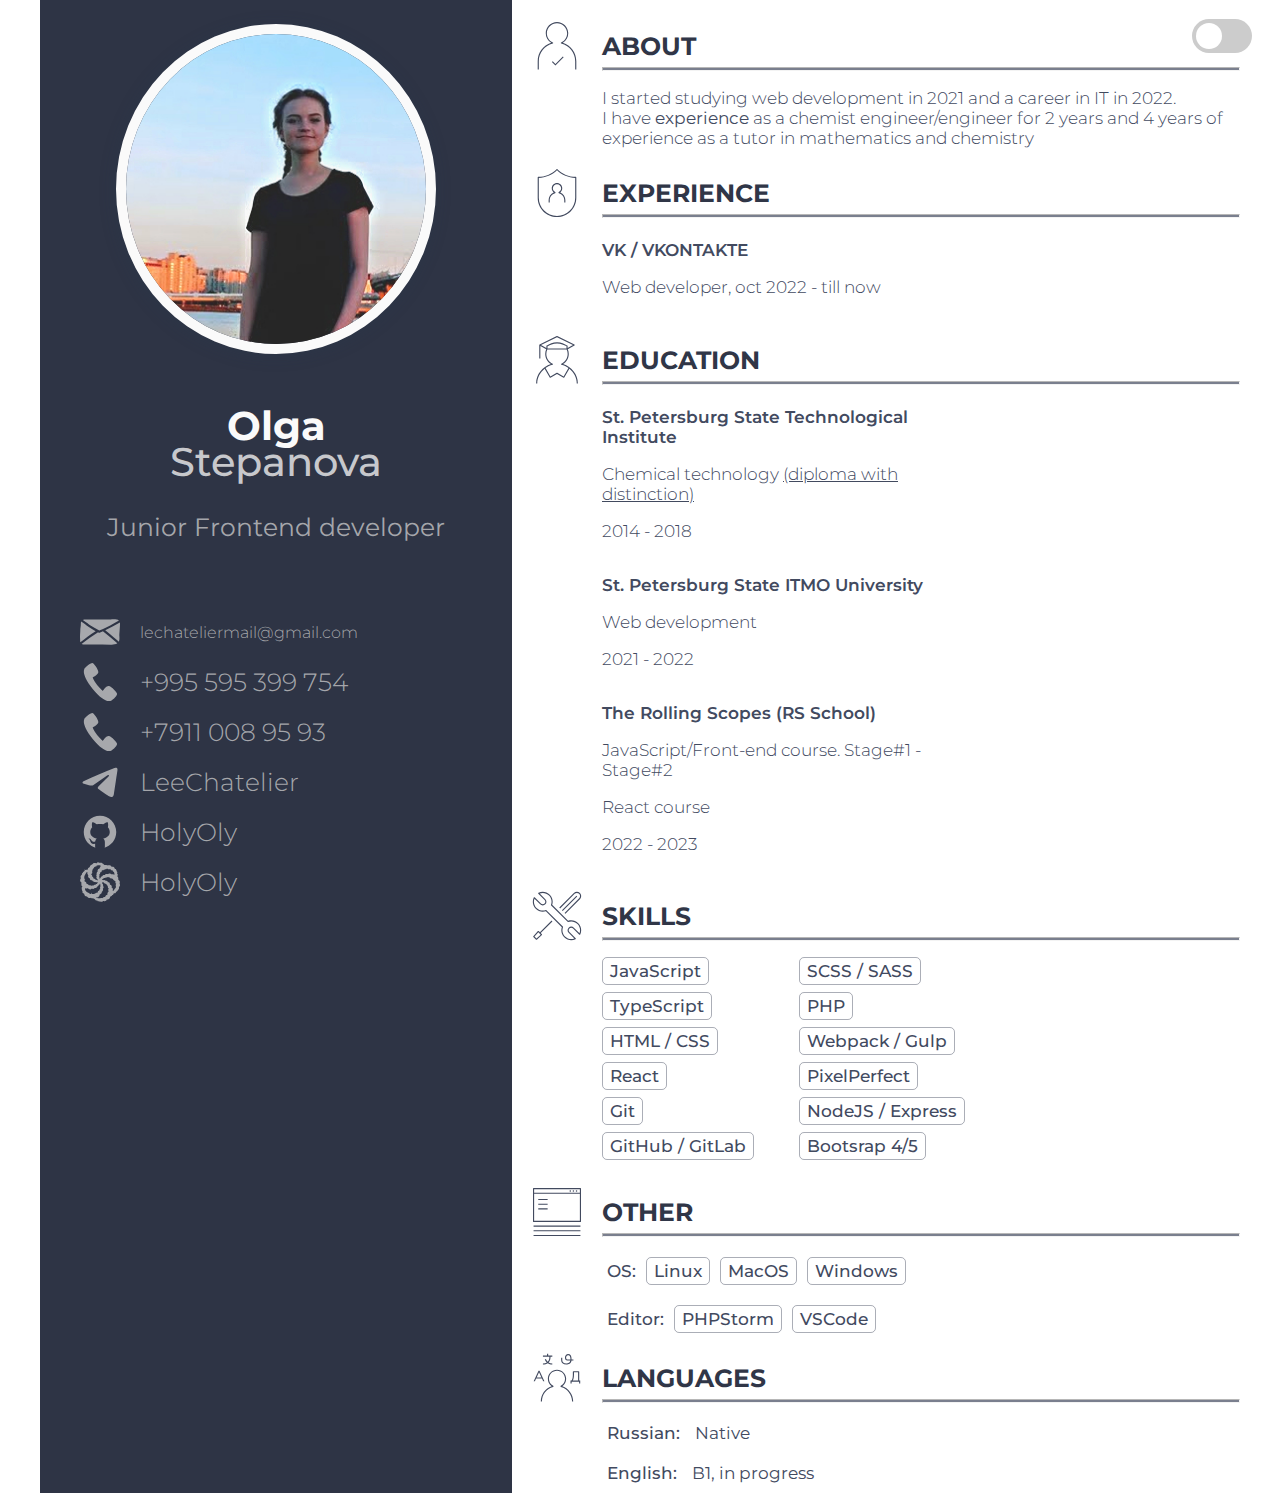
==== commit 6aab5aaa: "change cv info and styles" ====
--- a/index.html
+++ b/index.html
@@ -83,9 +83,8 @@
         </label>
       </h2>
       <hr>
-      <p class="about__text">I started learning front-end development in 2021. CSS and Javascript impressed me a lot,
-        dragged me on and I decided to develop in the IT field.<br>
-        I have <b>experience</b> as a chemist engineer and engineer for 2 years. 4 years of experience as a tutor in mathematics and chemistry
+      <p class="about__text">I started studying web development in 2021 and a career in IT in 2022.<br>
+        I have <b>experience</b> as a chemist engineer/engineer for 2 years and 4 years of experience as a tutor in mathematics and chemistry
       </p>
     </section>
     <section class="section experience">
@@ -115,18 +114,18 @@
         <div class="education__university">
           <p class="university_name">St. Petersburg State Technological Institute</p>
           <p class="university_spec">Сhemical technology <u>(diploma with distinction)</u></p>
-          <p class="university_date">2014-2018</p>
+          <p class="university_date">2014 - 2018</p>
         </div>
         <div class="education__university">
           <p class="university_name">St. Petersburg State ITMO University</p>
           <p class="university_spec">Web development</p>
-          <p class="university_date">2021-2022</p>
+          <p class="university_date">2021 - 2022</p>
         </div>
         <div class="education__university">
           <p class="university_name">The Rolling Scopes (RS School)</p>
           <p class="university_spec">JavaScript/Front-end course. Stage#1 - Stage#2</p>
           <p class="university_spec">React course</p>
-          <p class="university_date">2022</p>
+          <p class="university_date">2022 - 2023</p>
         </div>
       </div>
     </section>
@@ -138,236 +137,48 @@
         SKILLS
       </h2>
       <hr>
-      <ul class="ul__skills">
-        <li class="li__skills">
-          <span class="text__skills">HTML/CSS</span><span class="skills__stars">
-            <svg class="star_icon">
-              <use xlink:href="scss/components/sprite.svg#star-fill"></use>
-            </svg>
-            <svg class="star_icon">
-              <use xlink:href="scss/components/sprite.svg#star-fill"></use>
-            </svg>
-            <svg class="star_icon">
-              <use xlink:href="scss/components/sprite.svg#star-fill"></use>
-            </svg>
-            <svg class="star_icon">
-              <use xlink:href="scss/components/sprite.svg#star-fill"></use>
-            </svg>
-            <svg class="star_icon">
-              <use xlink:href="scss/components/sprite.svg#star-fill"></use>
-            </svg>
-          </span>
-        </li>
-        <li class="li__skills">
-          <span class="text__skills">SCSS/SASS</span><span class="skills__stars">
-            <svg class="star_icon">
-              <use xlink:href="scss/components/sprite.svg#star-fill"></use>
-            </svg>
-            <svg class="star_icon">
-              <use xlink:href="scss/components/sprite.svg#star-fill"></use>
-            </svg>
-            <svg class="star_icon">
-              <use xlink:href="scss/components/sprite.svg#star-fill"></use>
-            </svg>
-            <svg class="star_icon">
-              <use xlink:href="scss/components/sprite.svg#star-fill"></use>
-            </svg>
-            <svg class="star_icon">
-              <use xlink:href="scss/components/sprite.svg#star-fill"></use>
-            </svg>
-          </span>
-        </li>
-        <li class="li__skills">
-          <span class="text__skills">JavaScript</span><span class="skills__stars">
-            <svg class="star_icon">
-              <use xlink:href="scss/components/sprite.svg#star-fill"></use>
-            </svg>
-            <svg class="star_icon">
-              <use xlink:href="scss/components/sprite.svg#star-fill"></use>
-            </svg>
-            <svg class="star_icon">
-              <use xlink:href="scss/components/sprite.svg#star-fill"></use>
-            </svg>
-            <svg class="star_icon">
-              <use xlink:href="scss/components/sprite.svg#star-fill"></use>
-            </svg>
-            <svg class="star_icon">
-              <use xlink:href="scss/components/sprite.svg#star-fill"></use>
-            </svg>
-          </span>
-        </li>
-        <li class="li__skills">
-          <span class="text__skills">TypeScript</span><span class="skills__stars">
-            <svg class="star_icon">
-              <use xlink:href="scss/components/sprite.svg#star-fill"></use>
-            </svg>
-            <svg class="star_icon">
-              <use xlink:href="scss/components/sprite.svg#star-fill"></use>
-            </svg>
-            <svg class="star_icon">
-              <use xlink:href="scss/components/sprite.svg#star-fill"></use>
-            </svg>
-            <svg class="star_icon">
-              <use xlink:href="scss/components/sprite.svg#star-fill"></use>
-            </svg>
-            <svg class="star_icon">
-              <use xlink:href="scss/components/sprite.svg#star-empty"></use>
-            </svg>
-          </span>
-        </li>
-        <li class="li__skills">
-          <span class="text__skills">Git</span><span class="skills__stars">
-            <svg class="star_icon">
-              <use xlink:href="scss/components/sprite.svg#star-fill"></use>
-            </svg>
-            <svg class="star_icon">
-              <use xlink:href="scss/components/sprite.svg#star-fill"></use>
-            </svg>
-            <svg class="star_icon">
-              <use xlink:href="scss/components/sprite.svg#star-fill"></use>
-            </svg>
-            <svg class="star_icon">
-              <use xlink:href="scss/components/sprite.svg#star-fill"></use>
-            </svg>
-            <svg class="star_icon">
-              <use xlink:href="scss/components/sprite.svg#star-empty"></use>
-            </svg>
-          </span>
-        </li>
-        <li class="li__skills">
-          <span class="text__skills">GitHub/GitLab</span><span class="skills__stars">
-            <svg class="star_icon">
-              <use xlink:href="scss/components/sprite.svg#star-fill"></use>
-            </svg>
-            <svg class="star_icon">
-              <use xlink:href="scss/components/sprite.svg#star-fill"></use>
-            </svg>
-            <svg class="star_icon">
-              <use xlink:href="scss/components/sprite.svg#star-fill"></use>
-            </svg>
-            <svg class="star_icon">
-              <use xlink:href="scss/components/sprite.svg#star-fill"></use>
-            </svg>
-            <svg class="star_icon">
-              <use xlink:href="scss/components/sprite.svg#star-empty"></use>
-            </svg>
-          </span>
-        </li>
-        <li class="li__skills">
-          <span class="text__skills">React</span><span class="skills__stars">
-            <svg class="star_icon">
-              <use xlink:href="scss/components/sprite.svg#star-fill"></use>
-            </svg>
-            <svg class="star_icon">
-              <use xlink:href="scss/components/sprite.svg#star-fill"></use>
-            </svg>
-            <svg class="star_icon">
-              <use xlink:href="scss/components/sprite.svg#star-fill"></use>
-            </svg>
-            <svg class="star_icon">
-              <use xlink:href="scss/components/sprite.svg#star-empty"></use>
-            </svg>
-            <svg class="star_icon">
-              <use xlink:href="scss/components/sprite.svg#star-empty"></use>
-            </svg>
-          </span>
-        </li>
-        <li class="li__skills">
-          <span class="text__skills">Webpack / Gulp</span><span class="skills__stars">
-            <svg class="star_icon">
-              <use xlink:href="scss/components/sprite.svg#star-fill"></use>
-            </svg>
-            <svg class="star_icon">
-              <use xlink:href="scss/components/sprite.svg#star-fill"></use>
-            </svg>
-            <svg class="star_icon">
-              <use xlink:href="scss/components/sprite.svg#star-fill"></use>
-            </svg>
-            <svg class="star_icon">
-              <use xlink:href="scss/components/sprite.svg#star-fill"></use>
-            </svg>
-            <svg class="star_icon">
-              <use xlink:href="scss/components/sprite.svg#star-empty"></use>
-            </svg>
-          </span>
-        </li>
-        <li class="li__skills">
-          <span class="text__skills">Bootsrap 4/5</span><span class="skills__stars">
-            <svg class="star_icon">
-              <use xlink:href="scss/components/sprite.svg#star-fill"></use>
-            </svg>
-            <svg class="star_icon">
-              <use xlink:href="scss/components/sprite.svg#star-fill"></use>
-            </svg>
-            <svg class="star_icon">
-              <use xlink:href="scss/components/sprite.svg#star-fill"></use>
-            </svg>
-            <svg class="star_icon">
-              <use xlink:href="scss/components/sprite.svg#star-fill"></use>
-            </svg>
-            <svg class="star_icon">
-              <use xlink:href="scss/components/sprite.svg#star-empty"></use>
-            </svg>
-          </span>
-        </li>
-        <li class="li__skills">
-          <span class="text__skills">PixelPerfect</span><span class="skills__stars">
-            <svg class="star_icon">
-              <use xlink:href="scss/components/sprite.svg#star-fill"></use>
-            </svg>
-            <svg class="star_icon">
-              <use xlink:href="scss/components/sprite.svg#star-fill"></use>
-            </svg>
-            <svg class="star_icon">
-              <use xlink:href="scss/components/sprite.svg#star-fill"></use>
-            </svg>
-            <svg class="star_icon">
-              <use xlink:href="scss/components/sprite.svg#star-fill"></use>
-            </svg>
-            <svg class="star_icon">
-              <use xlink:href="scss/components/sprite.svg#star-fill"></use>
-            </svg>
-          </span>
-        </li>
-        <li class="li__skills">
-          <span class="text__skills">NodeJS/Express</span><span class="skills__stars">
-            <svg class="star_icon">
-              <use xlink:href="scss/components/sprite.svg#star-fill"></use>
-            </svg>
-            <svg class="star_icon">
-              <use xlink:href="scss/components/sprite.svg#star-fill"></use>
-            </svg>
-            <svg class="star_icon">
-              <use xlink:href="scss/components/sprite.svg#star-empty"></use>
-            </svg>
-            <svg class="star_icon">
-              <use xlink:href="scss/components/sprite.svg#star-empty"></use>
-            </svg>
-            <svg class="star_icon">
-              <use xlink:href="scss/components/sprite.svg#star-empty"></use>
-            </svg>
-          </span>
-        </li>
-        <li class="li__skills">
-          <span class="text__skills">PHP</span><span class="skills__stars">
-            <svg class="star_icon">
-              <use xlink:href="scss/components/sprite.svg#star-fill"></use>
-            </svg>
-            <svg class="star_icon">
-              <use xlink:href="scss/components/sprite.svg#star-fill"></use>
-            </svg>
-            <svg class="star_icon">
-              <use xlink:href="scss/components/sprite.svg#star-fill"></use>
-            </svg>
-            <svg class="star_icon">
-              <use xlink:href="scss/components/sprite.svg#star-empty"></use>
-            </svg>
-            <svg class="star_icon">
-              <use xlink:href="scss/components/sprite.svg#star-empty"></use>
-            </svg>
-          </span>
-        </li>
-      </ul>
+      <div class="skills-list">
+        <div class="list-colomn">
+          <div class="skill__item">
+            <span class="text__skills">JavaScript</span>
+          </div>
+          <div class="skill__item">
+            <span class="text__skills">TypeScript</span>
+          </div>
+          <div class="skill__item">
+            <span class="text__skills">HTML / CSS</span>
+          </div>
+          <div class="skill__item">
+            <span class="text__skills">React</span>
+          </div>
+          <div class="skill__item">
+            <span class="text__skills">Git</span>
+          </div>
+          <div class="skill__item">
+            <span class="text__skills">GitHub / GitLab</span>
+          </div>
+        </div>
+        <div class="list-colomn">
+          <div class="skill__item">
+            <span class="text__skills">SCSS / SASS</span>
+          </div>
+          <div class="skill__item">
+            <span class="text__skills">PHP</span>
+          </div>
+          <div class="skill__item">
+            <span class="text__skills">Webpack / Gulp</span>
+          </div>
+          <div class="skill__item">
+            <span class="text__skills">PixelPerfect</span>
+          </div>
+          <div class="skill__item">
+            <span class="text__skills">NodeJS / Express</span>
+          </div>
+          <div class="skill__item">
+            <span class="text__skills">Bootsrap 4/5</span>
+          </div>
+        </div>
+      </div>
     </section>
     <section class="section other">
       <h2 class="section__title other_title">
@@ -379,10 +190,23 @@
       <hr>
       <ul class="ul__other">
         <li class="li__skills-other">
-          <span class="text__skills">OS:</span><span class="result__other">Linux(Ubuntu) / Windows / MacOS</span>
+          <div class="skill-os">
+            <span class="text__os">OS:</span>
+          </div>
+          <div class="skill-os">
+            <span class="text__skills">Linux</span>
+            <span class="text__skills">MacOS</span>
+            <span class="text__skills">Windows</span>
+          </div>
         </li>
         <li class="li__skills-other">
-          <span class="text__skills">Editor:</span><span class="result__other">PHPStorm / VSCode</span>
+          <div class="skill-editor">
+            <span class="text__editor">Editor:</span>
+          </div>
+          <div class="skill-editor">
+            <span class="text__skills">PHPStorm</span>
+            <span class="text__skills">VSCode</span>
+          </div>
         </li>
       </ul>
     </section>
@@ -396,10 +220,10 @@
       <hr>
       <ul class="ul__lang">
         <li class="li__skills-lang">
-          <span class="text__skills">Russian:</span><span class="result__lang">Native</span>
+          <span class="text__lang">Russian:</span><span class="result__lang">Native</span>
         </li>
         <li class="li__skills-lang">
-          <span class="text__skills">English:</span><span class="result__lang">B1, in progress</span>
+          <span class="text__lang">English:</span><span class="result__lang">B1, in progress</span>
         </li>
       </ul>
       <div type="button">
--- a/style.css
+++ b/style.css
@@ -560,7 +560,7 @@
 }
 @media (min-width: 768px) and (max-width: 1279px) {
   .education__wrapper,
-.experience__wrapper {
+  .experience__wrapper {
     flex-direction: column;
     margin-left: 0px;
     width: 90%;
@@ -568,7 +568,7 @@
 }
 @media (min-width: 544px) and (max-width: 767px) {
   .education__wrapper,
-.experience__wrapper {
+  .experience__wrapper {
     flex-direction: column;
     margin-left: 0px;
     margin: 0 auto;
@@ -577,7 +577,7 @@
 }
 @media (min-width: 320px) and (max-width: 543px) {
   .education__wrapper,
-.experience__wrapper {
+  .experience__wrapper {
     flex-direction: column;
     margin-left: 0px;
     margin: 0 auto;
@@ -586,7 +586,7 @@
 }
 @media (max-width: 319px) {
   .education__wrapper,
-.experience__wrapper {
+  .experience__wrapper {
     flex-direction: column;
     margin-left: 0px;
     margin: 0 auto;
@@ -601,28 +601,28 @@
 }
 @media (min-width: 768px) and (max-width: 1279px) {
   .education__university,
-.experience__company {
+  .experience__company {
     margin-right: 0px;
     width: 70%;
   }
 }
 @media (min-width: 544px) and (max-width: 767px) {
   .education__university,
-.experience__company {
+  .experience__company {
     margin-right: 0px;
     width: 90%;
   }
 }
 @media (min-width: 320px) and (max-width: 543px) {
   .education__university,
-.experience__company {
+  .experience__company {
     margin-right: 0px;
     width: 90%;
   }
 }
 @media (max-width: 319px) {
   .education__university,
-.experience__company {
+  .experience__company {
     margin-right: 0px;
     width: 90%;
   }
@@ -660,6 +660,42 @@
     width: 85%;
     padding-left: 10px;
   }
+}
+
+.skills-list {
+  display: flex;
+  flex-direction: row;
+  flex-wrap: wrap;
+  padding-left: 35px;
+  margin-top: 20px;
+  gap: 10px;
+}
+@media (min-width: 544px) and (max-width: 767px) {
+  .skills-list {
+    padding-left: 20px;
+  }
+}
+@media (min-width: 320px) and (max-width: 543px) {
+  .skills-list {
+    padding-left: 25px;
+  }
+}
+@media (max-width: 319px) {
+  .skills-list {
+    padding-left: 10px;
+  }
+}
+
+.list-colomn {
+  display: flex;
+  gap: 5px;
+  flex-direction: column;
+}
+
+.text__skills {
+  border: 1px solid rgba(66, 74, 95, 0.4470588235);
+  border-radius: 5px;
+  padding: 3px 7px;
 }
 
 .li__skills {
@@ -669,8 +705,7 @@
 }
 
 .li__skills,
-.li__skills-other,
-.li__skills-lang {
+.skill__item {
   font-style: normal;
   font-weight: 500;
   font-size: 1.7rem;
@@ -680,15 +715,13 @@
 }
 @media (min-width: 320px) and (max-width: 543px) {
   .li__skills,
-.li__skills-other,
-.li__skills-lang {
+  .skill__item {
     margin-left: 0px;
   }
 }
 @media (max-width: 319px) {
   .li__skills,
-.li__skills-other,
-.li__skills-lang {
+  .skill__item {
     margin-left: 0px;
     font-style: normal;
     font-weight: 500;
@@ -696,33 +729,63 @@
   }
 }
 
+.li__skills-other,
+.li__skills-lang {
+  align-items: center;
+  font-style: normal;
+  font-weight: 500;
+  font-size: 1.7rem;
+  margin-bottom: 10px;
+  color: #424a5f;
+  margin-left: 35px;
+}
+@media (min-width: 320px) and (max-width: 543px) {
+  .li__skills-other,
+  .li__skills-lang {
+    margin-left: 0px;
+  }
+}
+@media (max-width: 319px) {
+  .li__skills-other,
+  .li__skills-lang {
+    margin-left: 0px;
+    font-style: normal;
+    font-weight: 500;
+    font-size: 1.6rem;
+  }
+}
+
+.li__skills-other {
+  display: flex;
+  flex-direction: row;
+  gap: 10px;
+}
+
+.skill-os,
+.skill-editor {
+  display: flex;
+  flex-direction: row;
+  flex-wrap: wrap;
+  gap: 10px;
+}
+
 .skills__stars {
   width: 140px;
 }
 
 .ul__other {
-  width: 50%;
-}
-@media (min-width: 768px) and (max-width: 1279px) {
-  .ul__other {
-    width: 80%;
-  }
-}
-@media (min-width: 544px) and (max-width: 767px) {
-  .ul__other {
-    width: 80%;
-  }
+  width: 80%;
 }
 
 @media (min-width: 544px) and (max-width: 767px) {
   .ul__other,
-.ul__lang {
+  .ul__lang {
     padding-left: 20px;
   }
 }
 @media (max-width: 319px) {
   .ul__other,
-.ul__lang {
+  .ul__lang {
     padding-left: 20px;
   }
 }
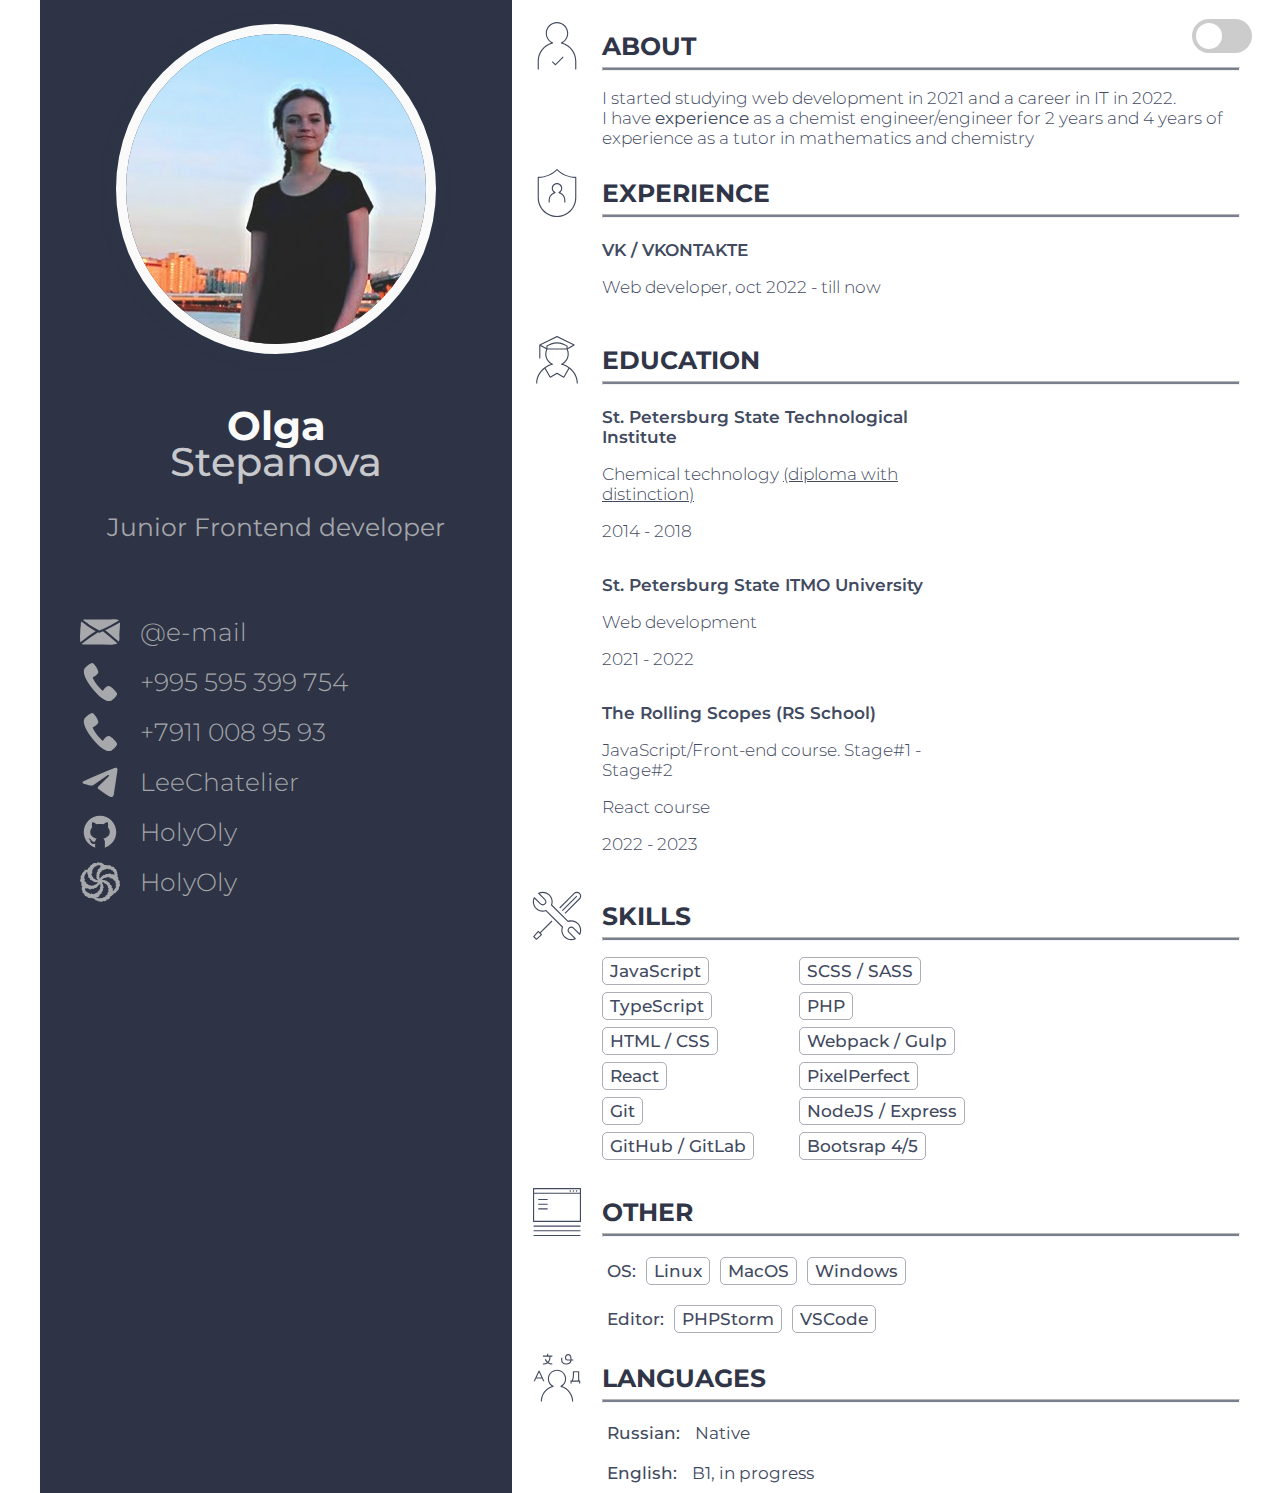
==== commit 9defb72f: "change e-mail font size" ====
--- a/index.html
+++ b/index.html
@@ -11,7 +11,7 @@
   <meta property="og:title" content="Olga Stepanova">
   <meta property="og:description" content="junior frontend developer. Welcome to my CV">
   <meta property="og:url" content="https://holyoly.github.io/rsschool-cv/">
-  <meta property="og:image" content="./assets/img/avatar.jpg">
+  <meta property="og:image" content="./assets/img/avatar1.jpg">
   <meta property="og:image:width" content="568">
   <meta property="og:image:height" content="804">
   <meta http-equiv="X-UA-Compatible" content="IE=edge">
@@ -35,7 +35,7 @@
           <svg class="contacts_icon">
             <use xlink:href="scss/components/sprite.svg#mail"></use>
           </svg>
-          <a class="contacts__link email_link" href="mailto:lechateliermail@gmail.com">lechateliermail@gmail.com</a>
+          <a class="contacts__link" href="mailto:lechateliermail@gmail.com">@e-mail</a>
         </li>
         <li class="contacts_phone">
           <svg class="contacts_icon">
